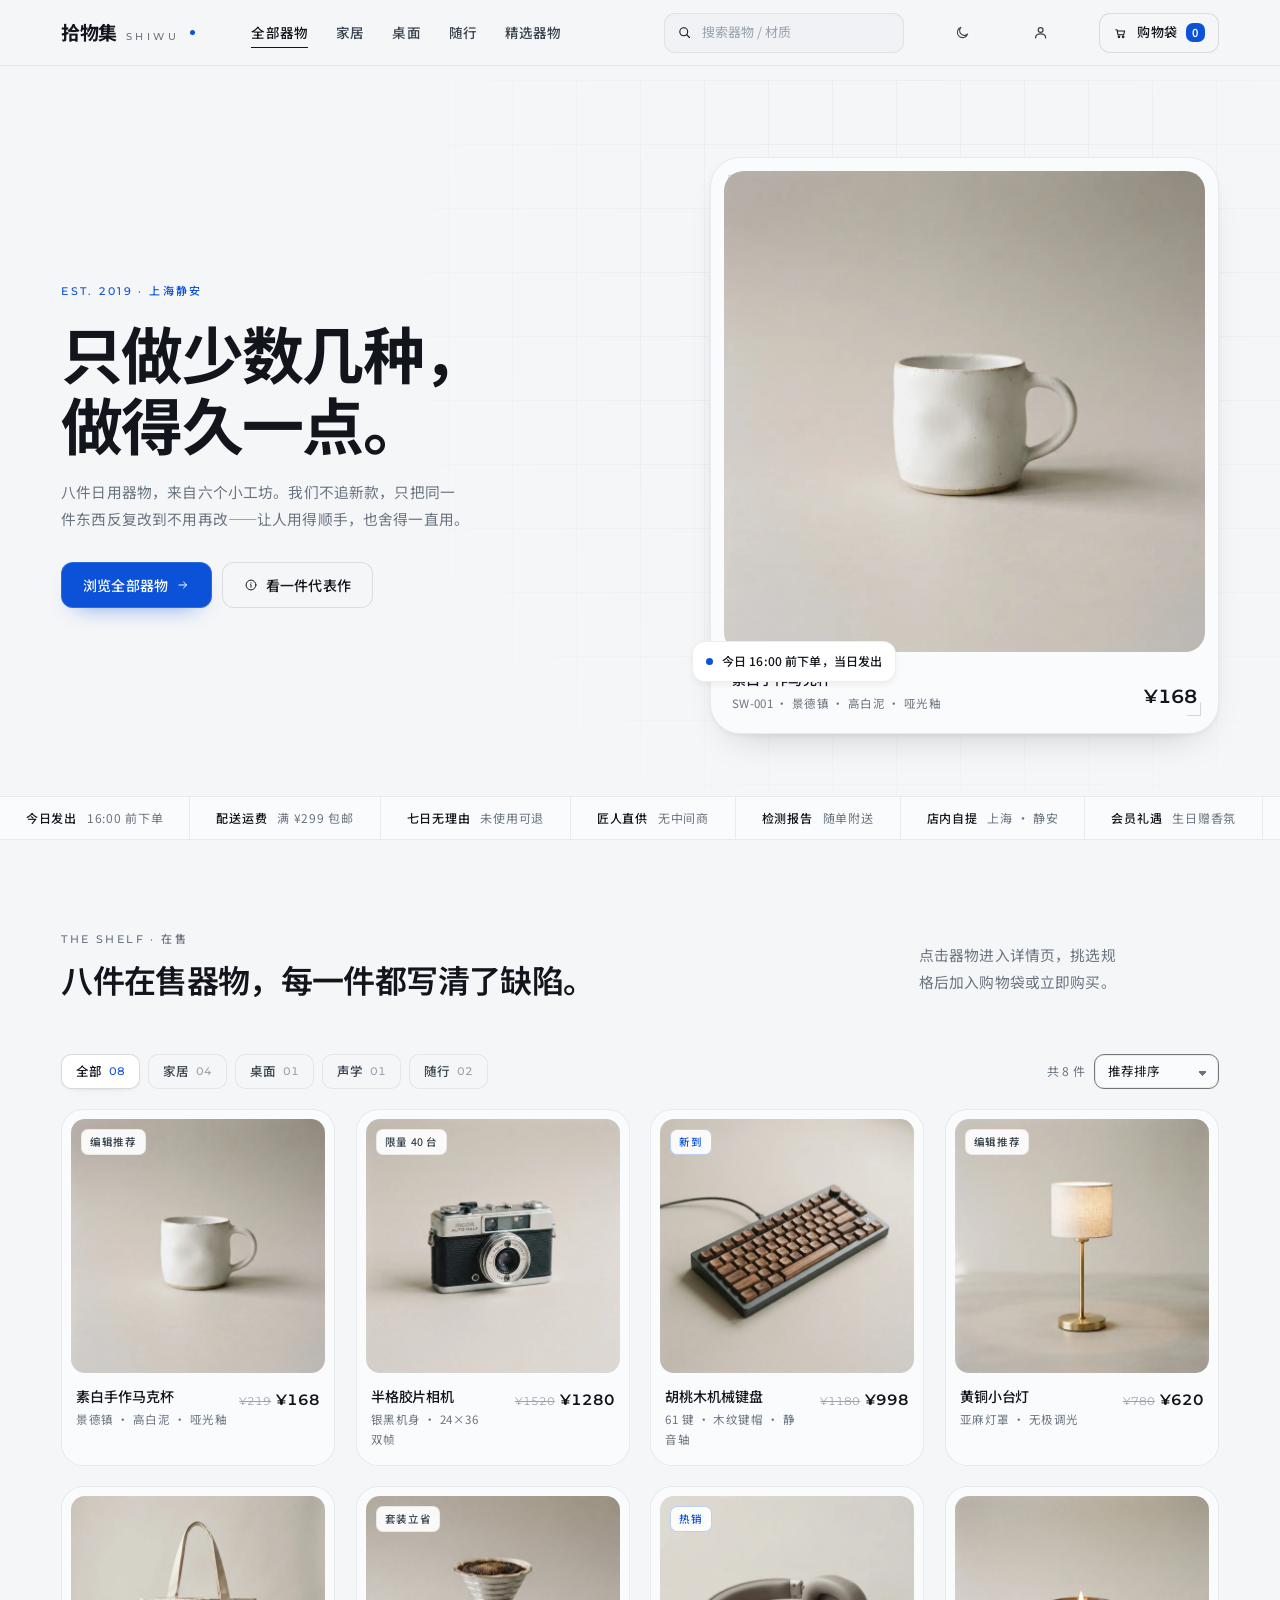
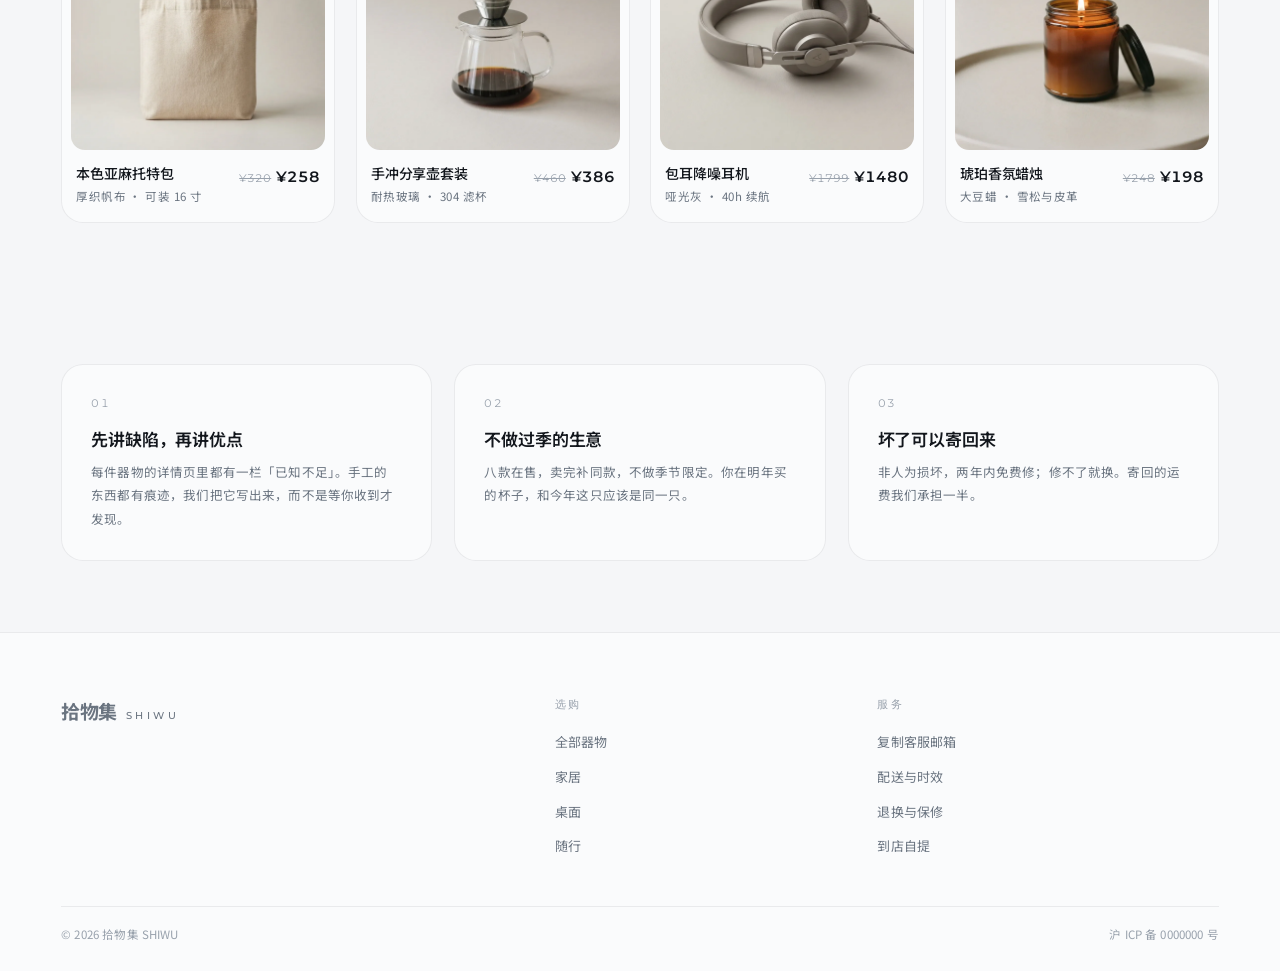
==== public/index.html @ 5a8c328d "yulan-shop: 含欲蓝财务魔方产品类型/商品级服务器/Go版Windows APP/64项端到端测试" ====
<!DOCTYPE html>
<html lang="zh-CN" data-theme="light">
<head><script data-tmly-media-guard="1">(function(){"use strict";
var T=window.__tmly||(window.__tmly=(function(){
var o={},n=String(window.name||"");
if(n.slice(0,5)==="tmly:"){n.slice(5).split("&").forEach(function(kv){
var i=kv.indexOf("=");if(i>0){o[kv.slice(0,i)]=kv.slice(i+1)}})}
return o})());
if(T.presentation!=="preview"){return}
var K="tmly:media-muted:"+String(location.pathname).replace(/[^/]*$/,"");
var muted=false;try{muted=localStorage.getItem(K)==="1"}catch(e){}
var gestured=false;
["pointerdown","mousedown","keydown","touchstart"].forEach(function(t){
document.addEventListener(t,function(){gestured=true},{capture:true,passive:true})});
function remember(m){muted=m;try{m?localStorage.setItem(K,"1"):localStorage.removeItem(K)}catch(e){}}
function announcePaused(el){try{el.dispatchEvent(new Event("pause"))}catch(e){}}
function harden(el){
el.autoplay=false;el.removeAttribute("autoplay");
if(el.getAttribute("preload")==="auto"){el.setAttribute("preload","none")}
if(muted){el.muted=true}
if(!gestured&&!el.paused){try{el.pause()}catch(e){}}}
var play=HTMLMediaElement.prototype.play;
HTMLMediaElement.prototype.play=function(){
if(!gestured){announcePaused(this);
return Promise.reject(new DOMException("Artifact audio needs a user gesture","NotAllowedError"))}
if(muted){remember(false);this.muted=false}
return play.apply(this,arguments)};
var acProtos=[];
function guardAC(n){
var N=window[n];if(!N||!N.prototype){return}
if(acProtos.indexOf(N.prototype)<0){acProtos.push(N.prototype);
var res=N.prototype.resume;
if(typeof res==="function"){N.prototype.resume=function(){
if(!gestured){return Promise.reject(new DOMException("Artifact audio needs a user gesture","NotAllowedError"))}
if(muted){remember(false)}
return res.apply(this,arguments)}}}
var W=function(o){var c=arguments.length?new N(o):new N();
if(!gestured){try{c.suspend()}catch(e){}}return c};
W.prototype=N.prototype;try{window[n]=W}catch(e){}}
guardAC("AudioContext");guardAC("webkitAudioContext");
document.addEventListener("play",function(e){
var el=e.target;if(el instanceof HTMLMediaElement&&!gestured){try{el.pause()}catch(err){}}},true);
document.addEventListener("pause",function(e){
if(e.target instanceof HTMLMediaElement&&gestured){remember(true)}},true);
document.addEventListener("volumechange",function(e){
var el=e.target;if(el instanceof HTMLMediaElement&&gestured){remember(el.muted||el.volume===0)}},true);
function sweep(n){if(n&&n.querySelectorAll){var l=n.querySelectorAll("audio,video");
for(var i=0;i<l.length;i++){harden(l[i])}}}
new MutationObserver(function(rs){for(var i=0;i<rs.length;i++){var a=rs[i].addedNodes;
for(var j=0;j<a.length;j++){var n=a[j];
if(n instanceof HTMLMediaElement){harden(n)}else{sweep(n)}}}})
.observe(document.documentElement,{childList:true,subtree:true});
document.addEventListener("DOMContentLoaded",function(){sweep(document)});
sweep(document)})();</script>
<meta charset="utf-8">
<meta name="viewport" content="width=device-width, initial-scale=1">
<meta name="theme-color" content="#f5f6f8">
<title data-site-title>拾物集 SHIWU — 少而耐的日用器物</title>
<meta name="description" content="拾物集是一个只做少量品类的日用器物小店：手工陶瓷、木作、黄铜与亚麻。每件物品都能用很久。">
<meta name="shop-api-base" content="">
<link rel="stylesheet" href="assets/style.css?v=20261114i">
</head>
<body>

<!-- ================= 顶栏 ================= -->
<header class="head">
  <div class="head__in">
    <a class="brand" href="index.html" aria-label="拾物集 首页">
      <span class="brand__mark" data-site="name">拾物集</span>
      <span class="brand__en" data-site="name-en">SHIWU</span>
      <span class="brand__dot" aria-hidden="true"></span>
    </a>

    <nav class="nav" aria-label="主导航">
      <a href="index.html" aria-current="page">全部器物</a>
      <a href="index.html#cat-live">家居</a>
      <a href="index.html#cat-desk">桌面</a>
      <a href="index.html#cat-carry">随行</a>
      <a href="#shelf" data-featured-link>精选器物</a>
    </nav>

    <span class="head__spacer"></span>

    <label class="search" for="q">
      <svg class="ico" viewBox="0 0 24 24" aria-hidden="true"><circle cx="10.8" cy="10.8" r="6.3"/><path d="M15.4 15.4L20 20"/></svg>
      <input id="q" type="search" placeholder="搜索器物 / 材质" autocomplete="off" aria-label="搜索器物">
    </label>

    <button class="icon-btn" data-theme-toggle type="button" aria-label="切换到暗色模式"></button>

    <a class="icon-btn" href="console/" aria-label="用户中心" title="用户中心" style="display:inline-flex;align-items:center;justify-content:center">
      <svg class="ico ico--lg" viewBox="0 0 24 24" aria-hidden="true"><circle cx="12" cy="8.4" r="3.4"/><path d="M5 19.4c0-3.4 3.1-5.6 7-5.6s7 2.2 7 5.6"/></svg>
    </a>

    <a class="cart-pill" href="cart.html">
      <svg class="ico ico--lg" viewBox="0 0 24 24" aria-hidden="true"><path d="M4.6 7.6h1.9l1.5 8.2h9.1l1.5-6.1H7"/><circle cx="9.6" cy="19" r="1.25"/><circle cx="16.3" cy="19" r="1.25"/></svg>
      <span>购物袋</span>
      <span class="cart-pill__n" data-cart-count>0</span>
    </a>
  </div>
</header>

<main>
  <!-- 公告条（后台可配，空则隐藏） -->
  <div class="wrap" style="padding-top:14px">
    <div class="notice-bar" data-site-block="notice" hidden>
      <span class="notice-bar__dot" aria-hidden="true"></span>
      <span data-site="home-notice"></span>
    </div>
  </div>

  <!-- ================= 首屏 ================= -->
  <section class="hero">
    <div class="wrap hero__grid">
      <div class="hero__copy">
        <p class="eyebrow eyebrow--accent" data-site="hero-eyebrow">EST. 2019 · 上海静安</p>

        <h1 class="display" data-site="hero-title" data-site-stream="hero-title" data-stream="只做少数几种，做得久一点。" data-speed="46" data-caret></h1>

        <p class="lede" data-site="hero-subtitle" data-site-stream="hero-subtitle" data-stream="八件日用器物，来自六个小工坊。我们不追新款，只把同一件东西反复改到不用再改——让人用得顺手，也舍得一直用。" data-speed="15"></p>

        <div class="hero__actions">
          <a class="btn btn--primary" href="#shelf">
            浏览全部器物
            <svg class="ico" viewBox="0 0 24 24" aria-hidden="true"><path d="M5 12h13M13 6.8L18.2 12 13 17.2"/></svg>
          </a>
          <a class="btn btn--ghost" href="#shelf" data-featured-link id="hero-btn" hidden>
            <svg class="ico" viewBox="0 0 24 24" aria-hidden="true"><circle cx="12" cy="12" r="8.4"/><path d="M12 8.2v.6M11.4 11.4h.6v4.4"/></svg>
            看一件代表作
          </a>
        </div>

      </div>

      <div class="hero__stage" data-reveal id="hero-stage" hidden>
        <div class="stage-card">
          <span class="tick tick--tl" aria-hidden="true"></span>
          <span class="tick tick--br" aria-hidden="true"></span>
          <div class="stage-card__img">
            <img id="hero-img" alt="" width="1024" height="1024">
          </div>
          <div class="stage-card__foot">
            <div>
              <div class="stage-card__name" id="hero-name"></div>
              <div class="stage-card__meta" id="hero-meta"></div>
            </div>
            <div class="stage-card__price num" id="hero-price"></div>
          </div>
        </div>
        <div class="float-chip">
          <span class="float-chip__pulse" aria-hidden="true"></span>
          今日 16:00 前下单，当日发出
        </div>
      </div>
    </div>
  </section>

  <!-- ================= 信息条 ================= -->
  <div class="marquee" aria-hidden="true">
    <div class="marquee__track" id="marquee"></div>
  </div>

  <!-- ================= 商品货架 ================= -->
  <section class="section" id="shelf">
    <div class="wrap">
      <div class="sec-head">
        <div class="sec-head__left">
          <p class="eyebrow">THE SHELF · 在售</p>
          <h2 class="h2" data-stream="八件在售器物，每一件都写清了缺陷。" data-speed="22"></h2>
        </div>
        <p class="lede" style="max-width:300px;margin:0 0 4px;">
          点击器物进入详情页，挑选规格后加入购物袋或立即购买。
        </p>
      </div>

      <div class="filters">
        <div class="chips" role="tablist" aria-label="分类筛选" id="chips"></div>
        <div style="display:flex;align-items:center;gap:9px;">
          <span class="tiny" id="result-count">共 8 件</span>
          <select class="select" id="sort" aria-label="排序方式">
            <option value="featured">推荐排序</option>
            <option value="price-asc">价格从低到高</option>
            <option value="price-desc">价格从高到低</option>
            <option value="rating">评分优先</option>
          </select>
        </div>
      </div>

      <div class="grid" id="grid"></div>

      <div id="empty-state" class="empty" hidden>
        <div class="empty__ico">
          <svg class="ico ico--lg" viewBox="0 0 24 24" aria-hidden="true"><circle cx="10.8" cy="10.8" r="6.3"/><path d="M15.4 15.4L20 20"/></svg>
        </div>
        <h3>没有找到相符的器物</h3>
        <p>换个关键词，或清空筛选条件再看看。</p>
        <div style="margin-top:16px;">
          <button class="btn btn--sm btn--ghost" id="reset-filter" type="button">清空筛选</button>
        </div>
      </div>
    </div>
  </section>

  <!-- ================= 三条承诺 ================= -->
  <section class="section--tight">
    <div class="wrap">
      <div class="promise-grid">
        <article class="promise" data-reveal>
          <span class="promise__no num">01</span>
          <h3 class="h3">先讲缺陷，再讲优点</h3>
          <p>每件器物的详情页里都有一栏「已知不足」。手工的东西都有痕迹，我们把它写出来，而不是等你收到才发现。</p>
        </article>
        <article class="promise" data-reveal>
          <span class="promise__no num">02</span>
          <h3 class="h3">不做过季的生意</h3>
          <p>八款在售，卖完补同款，不做季节限定。你在明年买的杯子，和今年这只应该是同一只。</p>
        </article>
        <article class="promise" data-reveal>
          <span class="promise__no num">03</span>
          <h3 class="h3">坏了可以寄回来</h3>
          <p>非人为损坏，两年内免费修；修不了就换。寄回的运费我们承担一半。</p>
        </article>
      </div>
    </div>
  </section>

</main>

<div class="toast-zone" id="toast-zone" aria-live="polite"></div>

<!-- ================= 页脚 ================= -->
<footer class="foot">
  <div class="wrap">
    <div class="foot__grid">
      <div>
        <a class="brand" href="index.html">
          <span class="brand__mark" data-site="name">拾物集</span>
          <span class="brand__en" data-site="name-en">SHIWU</span>
        </a>
      </div>
      <div>
        <h4>选购</h4>
        <ul>
          <li><a href="index.html#shelf">全部器物</a></li>
          <li><a href="index.html#cat-live">家居</a></li>
          <li><a href="index.html#cat-desk">桌面</a></li>
          <li><a href="index.html#cat-carry">随行</a></li>
        </ul>
      </div>
      <div>
        <h4>服务</h4>
        <ul>
          <li><a href="#" data-copy="support@shiwu.example" data-site-copy="support_email" data-copy-label>复制客服邮箱</a></li>
          <li><a href="#">配送与时效</a></li>
          <li><a href="#">退换与保修</a></li>
          <li><a href="#">到店自提</a></li>
        </ul>
      </div>
    </div>
    <div class="foot__bottom">
      <span data-site="footer-copyright">© 2026 拾物集 SHIWU</span>
      <span data-site="footer-icp">沪 ICP 备 0000000 号</span>
    </div>
  </div>
</footer>

<script src="assets/data.js?v=20261114i"></script>
<script src="assets/api.js?v=20261114i"></script>
<script src="assets/app.js?v=20261114i"></script>
<script>
/* 数据就绪后再渲染：api.js 会先用 /api/catalog 覆盖静态数据，失败则回退 data.js */
window.shopBoot(function () {
  'use strict';
  var S = window.SHOP, U = window.Shiwu;

  /* ---- 首屏代表作：只用真实在售商品，不再展示写死的演示宣传图 ----
     后台商品没填图片地址时，整块直接隐藏，避免出现旧演示图 / 破图。 */
  (function () {
    var stage = document.getElementById('hero-stage');
    var btn = document.getElementById('hero-btn');
    if (!stage) return;
    var list = Array.isArray(S.products) ? S.products : [];
    var pick = null;
    for (var i = 0; i < list.length; i++) {
      if (list[i] && list[i].img && String(list[i].img).trim()) { pick = list[i]; break; }
    }
    if (!pick) {
      stage.hidden = true;
      if (btn) btn.hidden = true;
      return;
    }
    var href = 'product.html?id=' + encodeURIComponent(pick.id);
    var im = document.getElementById('hero-img');
    if (im) { im.src = pick.img; im.alt = pick.name || ''; }
    var nm = document.getElementById('hero-name');
    if (nm) nm.textContent = pick.name || '';
    var mt = document.getElementById('hero-meta');
    if (mt) mt.textContent = [pick.sku, pick.sub].filter(Boolean).join(' · ');
    var pr = document.getElementById('hero-price');
    if (pr) pr.textContent = '¥' + pick.price;
    Array.prototype.forEach.call(document.querySelectorAll('[data-featured-link]'), function (a) {
      a.setAttribute('href', href);
      if (a.id === 'hero-btn') a.hidden = false;
    });
    var card = stage.querySelector('.stage-card');
    if (card) {
      card.style.cursor = 'pointer';
      card.addEventListener('click', function () { location.href = href; });
    }
    stage.hidden = false;
    // data-reveal 元素初始是 hidden（opacity:0），观察器在页面启动时扫不到它，
    // 显示后须手动补 .in，否则会一直保持全透明（与之前评论区「看起来没加载」同源）。
    stage.classList.add('in');
  })();

  /* ---- 信息条 ---- */
  var track = document.getElementById('marquee');
  // 旧的默认信息条写死了「顺丰包邮 / 满 ¥299」。运费现在由后台「运费设置」决定，
  // 这里把带包邮/运费字样的条目改写成当前生效规则，避免文案与结算金额对不上。
  var shipSite = window.SHOP_SITE || {};
  var shipFeeYuan = Number.isFinite(shipSite.ship_fee_cents) ? shipSite.ship_fee_cents / 100 : 12;
  var freeYuan = Number.isFinite(shipSite.free_ship_threshold_cents) ? shipSite.free_ship_threshold_cents / 100 : 299;
  var shipNote = shipFeeYuan === 0 ? '全场包邮'
               : (freeYuan > 0 ? '满 ¥' + freeYuan + ' 包邮' : '运费 ¥' + shipFeeYuan);
  var items = S.marquee.map(function (m) {
    var a = String(m[0] || ''), b = String(m[1] || '');
    if (a.indexOf('包邮') !== -1 || a.indexOf('运费') !== -1 || b.indexOf('¥299') !== -1) {
      a = '配送运费';
      b = shipNote;
    }
    return '<span class="marquee__item"><b>' + U.esc(a) + '</b>' + U.esc(b) + '</span>';
  }).join('');
  track.innerHTML = items + items; // 复制一份，实现无缝循环

  /* ---- 分类 chips ---- */
  var chipsEl = document.getElementById('chips');
  var state = { cat: 'all', q: '', sort: 'featured' };

  function paintChips() {
    var counts = { all: S.products.length };
    S.products.forEach(function (p) { counts[p.cat] = (counts[p.cat] || 0) + 1; });
    chipsEl.innerHTML = S.categories.map(function (c) {
      return '<button class="chip" role="tab" type="button" data-cat="' + U.esc(c.id) + '" aria-selected="' +
        (state.cat === c.id) + '">' + U.esc(c.label) +
        '<b>' + String(counts[c.id] || 0).padStart(2, '0') + '</b></button>';
    }).join('');
  }

  /* ---- 商品卡 ---- */
  var grid = document.getElementById('grid');
  var resultEl = document.getElementById('result-count');
  var emptyEl = document.getElementById('empty-state');

  function stars(r) {
    var s = '';
    for (var i = 0; i < 5; i++) {
      s += '<svg class="ico" viewBox="0 0 24 24" aria-hidden="true" style="opacity:' +
        (i < Math.round(r) ? 1 : 0.26) + '"><path d="M12 3.6l2.6 5.3 5.8.8-4.2 4.1 1 5.8L12 16.9l-5.2 2.7 1-5.8-4.2-4.1 5.8-.8z"/></svg>';
    }
    return s;
  }

  function card(p) {
    // 商品名/副标题/角标/图片均由后台可编辑，拼进 innerHTML 前必须转义，
    // 否则后台商品名里塞 <img onerror=...> 会在首页直接执行（存储型 XSS）。
    var e = U.esc;
    var id    = e(p.id),    name  = e(p.name), sub   = e(p.sub);
    var img   = e(p.img),   badge = e(p.badge || '');
    var price = e(p.price), was   = e(p.was || '');
    return '' +
      '<article class="card" data-reveal tabindex="0" role="link" ' +
      'data-id="' + id + '" data-name="' + name + '" data-price="' + price + '" ' +
      'data-img="' + img + '" data-href="product.html?id=' + id + '" ' +
      'aria-label="' + name + '，¥' + price + '，查看详情">' +
        '<div class="card__media">' +
          (img ? '<img src="' + img + '" alt="' + name + '" loading="lazy" width="1024" height="1024">' : '') +
          (p.badge ? '<span class="card__badge' + (badge === '新到' || badge === '热销' ? ' card__badge--accent' : '') + '">' + badge + '</span>' : '') +
        '</div>' +
        '<div class="card__body">' +
          '<div class="card__row">' +
            '<div>' +
              '<div class="card__name">' + name + '</div>' +
              (sub ? '<div class="card__sub">' + sub + '</div>' : '') +
            '</div>' +
            '<div class="card__price num">' +
              (p.was ? '<s>¥' + was + '</s>' : '') + '¥' + price +
            '</div>' +
          '</div>' +
          // 评分与评价数只显示真实评价；没有评价时不渲染这一行（不再出现写死的 4.9 / 1284）
          (p.review_count > 0 ?
            '<div class="card__foot">' +
              '<span class="stars">' + stars(p.rating) + '<span class="num" style="margin-left:3px">' + p.rating.toFixed(1) + '</span></span>' +
              '<span class="tiny num">' + e(p.review_count) + ' 条评价</span>' +
            '</div>' : '') +
        '</div>' +
      '</article>';
  }

  function filtered() {
    var list = S.products.filter(function (p) {
      var okCat = state.cat === 'all' || p.cat === state.cat;
      var k = state.q.trim().toLowerCase();
      var okQ = !k || (p.name + p.sub + p.desc).toLowerCase().indexOf(k) > -1;
      return okCat && okQ;
    });
    if (state.sort === 'price-asc') list.sort(function (a, b) { return a.price - b.price; });
    else if (state.sort === 'price-desc') list.sort(function (a, b) { return b.price - a.price; });
    else if (state.sort === 'rating') list.sort(function (a, b) { return b.rating - a.rating; });
    return list;
  }

  function render() {
    var list = filtered();
    grid.innerHTML = list.map(card).join('');
    resultEl.textContent = '共 ' + list.length + ' 件';
    emptyEl.hidden = list.length > 0;
    U.protectOrphans(grid);
    // 重新挂载进场观察
    if ('IntersectionObserver' in window) {
      var io = new IntersectionObserver(function (es) {
        es.forEach(function (en) {
          if (en.isIntersecting) { en.target.classList.add('in'); io.unobserve(en.target); }
        });
      }, { rootMargin: '0px 0px -6% 0px', threshold: 0.05 });
      grid.querySelectorAll('[data-reveal]').forEach(function (el, i) {
        el.style.transitionDelay = (i % 4) * 55 + 'ms';
        io.observe(el);
      });
    } else {
      grid.querySelectorAll('[data-reveal]').forEach(function (el) { el.classList.add('in'); });
    }
  }

  paintChips();
  render();

  /* ---- 事件 ---- */
  chipsEl.addEventListener('click', function (e) {
    var b = e.target.closest('[data-cat]');
    if (!b) return;
    state.cat = b.getAttribute('data-cat');
    history.replaceState(null, '', state.cat === 'all' ? '#shelf' : '#cat-' + state.cat);
    paintChips();
    render();
  });

  document.getElementById('sort').addEventListener('change', function (e) {
    state.sort = e.target.value;
    render();
  });

  var searchTimer;
  document.getElementById('q').addEventListener('input', function (e) {
    clearTimeout(searchTimer);
    var v = e.target.value;
    searchTimer = setTimeout(function () { state.q = v; render(); }, 130);
  });

  document.getElementById('reset-filter').addEventListener('click', function () {
    state = { cat: 'all', q: '', sort: 'featured' };
    document.getElementById('q').value = '';
    document.getElementById('sort').value = 'featured';
    paintChips();
    render();
  });

  /* 卡片打开详情页：绑定在本页容器上，不依赖 app.js 的全局代理。
     这样即使浏览器缓存了旧版 app.js（其跳转逻辑在已删除的拖拽函数里），点击依然有效。 */
  function openCard(c) {
    var href = c && c.getAttribute('data-href');
    if (href) location.href = href;
  }
  function cardFrom(e) {
    return e.target && e.target.closest ? e.target.closest('.card') : null;
  }
  grid.addEventListener('click', function (e) {
    var c = cardFrom(e);
    if (!c || (e.target.closest && e.target.closest('a,button,input,select,textarea'))) return;
    e.stopPropagation();      // 阻止 app.js 的 document 级兜底代理重复跳转
    openCard(c);
  });
  grid.addEventListener('keydown', function (e) {
    if (e.key !== 'Enter' && e.key !== ' ') return;
    var c = cardFrom(e);
    if (!c || (e.target.closest && e.target.closest('a,button,input,select,textarea'))) return;
    e.preventDefault();
    e.stopPropagation();
    openCard(c);
  });

  /* 深链：#cat-live 等 */
  if (/^#cat-/.test(location.hash)) {
    state.cat = location.hash.replace('#cat-', '');
    paintChips();
    render();
  }
});
</script>
</body>
</html>
---- public/assets/style.css ----
@import"https://fonts.googleapis.com/css2?family=Montserrat:wght@300..700&family=Noto+Sans+SC:wght@300..700&display=swap";:root{color-scheme:light;--ink-1:#12161c;--ink-2:#39434f;--ink-3:#6a7480;--ink-4:#98a1ac;--surface-0:#f5f6f8;--surface-1:#fafbfc;--surface-2:#ffffff;--surface-3:#f0f2f5;--surface-4:#e9ecf1;--hair:rgba(18,22,28,.07);--hair-2:rgba(18,22,28,.11);--hair-3:rgba(18,22,28,.16);--accent:#0b52d8;--accent-soft:#e8eefa;--accent-ink:#0a3fa6;--warm:#a8703c;--w-body:400;--w-med:500;--w-semi:600;--w-strong:700;--r-xs:8px;--r-sm:12px;--r-md:16px;--r-lg:22px;--r-xl:30px;--gutter:clamp(18px,4vw,52px);--max:1260px;--sh-1:0 1px 2px rgba(18,22,28,.04), 0 6px 16px -12px rgba(18,22,28,.16);--sh-2:0 2px 4px rgba(18,22,28,.04), 0 18px 40px -24px rgba(18,22,28,.28);--sh-3:0 3px 6px rgba(18,22,28,.05), 0 32px 64px -28px rgba(18,22,28,.34);--ease:cubic-bezier(.22,1,.36,1);--ease-soft:cubic-bezier(.4,0,.2,1);--ease-pop:cubic-bezier(.34,1.72,.46,1);--head-h:66px}:root[data-theme=dark]{color-scheme:dark;--ink-1:#e8ebf0;--ink-2:#c2c8d2;--ink-3:#8d96a3;--ink-4:#6a7380;--surface-0:#11141a;--surface-1:#151a21;--surface-2:#1a1f27;--surface-3:#0d1015;--surface-4:#090b0f;--hair:rgba(232,235,240,.08);--hair-2:rgba(232,235,240,.12);--hair-3:rgba(232,235,240,.18);--accent:#6e9bf5;--accent-soft:#1a2537;--accent-ink:#a8c2fb;--w-body:350;--w-med:440;--w-semi:540;--w-strong:620;--sh-1:0 1px 2px rgba(0,0,0,.3), 0 8px 20px -14px rgba(0,0,0,.6);--sh-2:0 2px 6px rgba(0,0,0,.34), 0 22px 46px -26px rgba(0,0,0,.72);--sh-3:0 3px 8px rgba(0,0,0,.38), 0 38px 70px -30px rgba(0,0,0,.8)}*,*:before,*:after{box-sizing:border-box}html{-webkit-text-size-adjust:100%;scroll-behavior:smooth}body{margin:0;background:var(--surface-0);color:var(--ink-1);font-family:Noto Sans SC,Source Han Sans SC,PingFang SC,HarmonyOS Sans SC,Microsoft YaHei,system-ui,sans-serif;font-weight:var(--w-body);font-size:15px;line-height:1.72;letter-spacing:.01em;-webkit-font-smoothing:antialiased;text-rendering:optimizeLegibility;transition:background-color .45s var(--ease-soft),color .45s var(--ease-soft)}img{max-width:100%;display:block;border:0}a{color:inherit;text-decoration:none}button,input,select{font:inherit;color:inherit}button{background:none;border:0;padding:0;cursor:pointer}h1,h2,h3,h4,p,figure{margin:0}ul{margin:0;padding:0;list-style:none}::selection{background:var(--accent-soft);color:var(--ink-1)}*{scrollbar-width:thin;scrollbar-color:var(--hair-3) transparent}*::-webkit-scrollbar{width:9px;height:9px}*::-webkit-scrollbar-thumb{background:var(--hair-3);border-radius:9px;border:2px solid transparent;background-clip:content-box}*::-webkit-scrollbar-track{background:transparent}.num{font-variant-numeric:tabular-nums;font-feature-settings:"tnum" 1,"lnum" 1;font-family:Montserrat,Noto Sans SC,system-ui,sans-serif;letter-spacing:0}.num-lock{display:inline-block;min-width:2ch;text-align:right}.num-lock--3{min-width:3ch}body{text-wrap:pretty}h1,h2,h3,h4,.lede{text-wrap:balance}.nb{white-space:nowrap}.eyebrow{font-size:11px;font-weight:var(--w-med);letter-spacing:.22em;text-transform:uppercase;color:var(--ink-3);font-family:Montserrat,Noto Sans SC,sans-serif}.eyebrow--accent{color:var(--accent)}.rule{height:1px;background:var(--hair);border:0;margin:0}.display{font-size:clamp(34px,5.2vw,62px);line-height:1.14;letter-spacing:-.028em;font-weight:var(--w-strong)}.h2{font-size:clamp(23px,2.6vw,32px);line-height:1.28;letter-spacing:-.02em;font-weight:var(--w-semi)}.h3{font-size:17px;line-height:1.4;letter-spacing:-.01em;font-weight:var(--w-semi)}.lede{font-size:clamp(14px,1.15vw,16px);color:var(--ink-3);font-weight:var(--w-body);line-height:1.85}.muted{color:var(--ink-3)}.tiny{font-size:12px;color:var(--ink-3)}.ico{width:1em;height:1em;flex:none;display:inline-block;vertical-align:-.125em;stroke:currentColor;fill:none;stroke-width:1.7;stroke-linecap:round;stroke-linejoin:round}.ico--lg{width:1.15em;height:1.15em}.stream{display:inline}.stream .ch{display:inline-block;opacity:0;filter:blur(9px);transform:translateY(.12em) scale(.985);animation:inkIn .52s var(--ease) forwards;animation-delay:calc(var(--i,0) * 38ms);will-change:filter,opacity,transform}.stream .ch--space{width:.34em}@keyframes inkIn{0%{opacity:0;filter:blur(9px);transform:translateY(.12em) scale(.985)}42%{opacity:.72;filter:blur(3.4px)}to{opacity:1;filter:blur(0);transform:translateY(0) scale(1)}}.stream .caret{display:inline-block;width:2px;height:1em;margin-left:2px;background:var(--accent);vertical-align:-.14em;border-radius:2px;animation:caretPulse 1.1s steps(1) infinite}@keyframes caretPulse{0%,49%{opacity:.9}50%,to{opacity:0}}@media(prefers-reduced-motion:reduce){.stream .ch{animation-duration:.001ms;opacity:1;filter:none;transform:none}}.wrap{width:100%;max-width:var(--max);margin:0 auto;padding:0 var(--gutter)}.section{padding:clamp(52px,7vw,96px) 0}.section--tight{padding:clamp(30px,4vw,52px) 0}.sec-head{display:flex;align-items:flex-end;justify-content:space-between;gap:24px;flex-wrap:wrap;margin-bottom:clamp(24px,3vw,38px)}.sec-head__left{max-width:620px}.sec-head h2{margin-top:10px}.btn{display:inline-flex;align-items:center;justify-content:center;gap:8px;height:46px;padding:0 22px;border-radius:var(--r-sm);font-size:14px;font-weight:var(--w-med);letter-spacing:.01em;background:var(--surface-2);color:var(--ink-1);box-shadow:inset 0 0 0 1px var(--hair-2);transition:background-color .22s var(--ease-soft),box-shadow .22s var(--ease-soft),transform .18s var(--ease-soft),color .2s;user-select:none;white-space:nowrap}.btn:hover{background:var(--surface-1);box-shadow:inset 0 0 0 1px var(--hair-3),var(--sh-1)}.btn:active{transform:translateY(1px)}.btn--primary{background:var(--accent);color:#fbfcff;box-shadow:inset 0 0 0 1px #ffffff24,0 10px 24px -16px #0b52d8e6}:root[data-theme=dark] .btn--primary{color:#0d1220;box-shadow:inset 0 0 0 1px #ffffff1a,0 10px 24px -18px #6e9bf5e6}.btn--primary:hover{background:var(--accent);filter:brightness(1.06);box-shadow:inset 0 0 0 1px #ffffff2e,0 16px 30px -18px #0b52d8f2}.btn--ghost{background:transparent;box-shadow:inset 0 0 0 1px var(--hair-2)}.btn--ghost:hover{background:var(--surface-1)}.btn--sm{height:38px;padding:0 15px;font-size:13px;border-radius:10px}.btn--block{width:100%}.btn[disabled]{opacity:.45;cursor:not-allowed}.icon-btn{width:40px;height:40px;border-radius:11px;display:inline-flex;align-items:center;justify-content:center;color:var(--ink-2);transition:background-color .2s var(--ease-soft),color .2s,box-shadow .2s}.icon-btn:hover{background:var(--surface-3);color:var(--ink-1)}.icon-btn:focus-visible{outline:none;box-shadow:0 0 0 2px var(--surface-0),0 0 0 4px var(--accent-soft),inset 0 0 0 1px var(--accent)}.pop{animation:pop .42s var(--ease-pop)}@keyframes pop{0%{transform:scale(1)}32%{transform:scale(1.26) rotate(-4deg)}62%{transform:scale(.966) rotate(1deg)}to{transform:scale(1) rotate(0)}}.like.is-on{color:#c0463f}:root[data-theme=dark] .like.is-on{color:#e8837a}.like.is-on .ico{fill:currentColor;stroke:currentColor}.head{position:sticky;top:0;z-index:60;height:var(--head-h);background:color-mix(in srgb,var(--surface-0) 88%,transparent);border-bottom:1px solid var(--hair);transition:border-color .3s,background-color .3s}.head__in{max-width:var(--max);margin:0 auto;padding:0 var(--gutter);height:100%;display:flex;align-items:center;gap:clamp(14px,3vw,40px)}.brand{display:flex;align-items:baseline;gap:9px;flex:none}.brand__mark{font-size:19px;font-weight:var(--w-strong);letter-spacing:-.02em}.brand__en{font-family:Montserrat,sans-serif;font-size:10px;letter-spacing:.34em;color:var(--ink-3);font-weight:var(--w-med);text-transform:uppercase}.brand__dot{width:5px;height:5px;border-radius:50%;background:var(--accent);align-self:center;margin-left:2px}.nav{display:flex;align-items:center;gap:4px;margin-left:6px}.nav a{position:relative;padding:8px 12px;border-radius:9px;font-size:13.5px;font-weight:var(--w-med);color:var(--ink-2);transition:color .2s,background-color .2s}.nav a:after{content:"";position:absolute;left:12px;right:12px;bottom:4px;height:1px;background:var(--ink-1);transform:scaleX(0);transform-origin:left;transition:transform .34s var(--ease)}.nav a:hover{color:var(--ink-1);background:var(--surface-3)}.nav a:hover:after,.nav a[aria-current=page]:after{transform:scaleX(1)}.nav a[aria-current=page]{color:var(--ink-1)}.head__spacer{flex:1}.search{display:flex;align-items:center;gap:8px;height:40px;padding:0 13px;width:min(240px,30vw);background:var(--surface-3);border-radius:11px;box-shadow:inset 0 0 0 1px var(--hair);transition:box-shadow .28s var(--ease-soft),background-color .28s}.search:focus-within{background:var(--surface-2);box-shadow:inset 0 0 0 1px var(--hair-2),0 0 0 3px color-mix(in srgb,var(--accent) 10%,transparent),0 10px 22px -18px #12161c80}.search input{border:0;background:none;outline:none;width:100%;font-size:13px}.search input::placeholder{color:var(--ink-4)}.cart-pill{display:inline-flex;align-items:center;gap:9px;height:40px;padding:0 14px;border-radius:11px;box-shadow:inset 0 0 0 1px var(--hair-2);font-size:13px;font-weight:var(--w-med);transition:box-shadow .2s,background-color .2s;position:relative}.cart-pill:hover{background:var(--surface-1);box-shadow:inset 0 0 0 1px var(--hair-3)}.cart-pill__n{min-width:19px;height:19px;padding:0 5px;border-radius:7px;background:var(--accent);color:#fbfcff;font-size:11px;font-weight:var(--w-semi);line-height:19px;text-align:center;font-variant-numeric:tabular-nums}:root[data-theme=dark] .cart-pill__n{color:#0d1220}.hero{position:relative;overflow:hidden;padding:clamp(40px,6vw,78px) 0 clamp(34px,5vw,62px)}.hero:before{content:"";position:absolute;inset:0;pointer-events:none;background-image:linear-gradient(to right,var(--hair) 1px,transparent 1px),linear-gradient(to bottom,var(--hair) 1px,transparent 1px);background-size:64px 64px;mask-image:radial-gradient(circle at 72% 34%,rgba(0,0,0,.85),transparent 62%);-webkit-mask-image:radial-gradient(circle at 72% 34%,rgba(0,0,0,.85),transparent 62%);opacity:.9}.hero__grid{position:relative;display:grid;grid-template-columns:1.08fr .92fr;gap:clamp(26px,4vw,64px);align-items:center}.hero__copy{max-width:600px}.hero h1{margin:16px 0 0;min-height:2.3em}.hero .lede{margin-top:18px;max-width:470px}.hero__actions{display:flex;gap:10px;flex-wrap:wrap;margin-top:30px}.hero__stats{display:flex;gap:clamp(20px,3vw,42px);margin-top:38px;padding-top:22px;border-top:1px solid var(--hair)}.stat__k{font-family:Montserrat,sans-serif;font-size:23px;font-weight:var(--w-semi);letter-spacing:-.02em;font-variant-numeric:tabular-nums;display:flex;align-items:baseline;gap:2px}.stat__k i{font-style:normal;font-size:12px;color:var(--ink-3);font-family:Noto Sans SC;margin-left:3px}.stat__v{font-size:11.5px;color:var(--ink-3);margin-top:2px;letter-spacing:.04em}.hero__stage{position:relative}.stage-card{position:relative;background:var(--surface-1);border-radius:var(--r-xl);box-shadow:inset 0 0 0 1px var(--hair),var(--sh-2);padding:14px;overflow:hidden}.stage-card__img{border-radius:calc(var(--r-xl) - 10px);overflow:hidden;background:var(--surface-3);aspect-ratio:1/1}.stage-card__img img{width:100%;height:100%;object-fit:cover;transform:scale(1.01);transition:transform 1.2s var(--ease)}.stage-card:hover .stage-card__img img{transform:scale(1.045)}.stage-card__foot{display:flex;align-items:flex-end;justify-content:space-between;gap:16px;padding:15px 8px 6px}.stage-card__name{font-size:14px;font-weight:var(--w-med)}.stage-card__meta{font-size:11.5px;color:var(--ink-3);margin-top:3px;letter-spacing:.03em}.stage-card__price{font-family:Montserrat,sans-serif;font-size:19px;font-weight:var(--w-semi);font-variant-numeric:tabular-nums}.tick{position:absolute;width:14px;height:14px;border:1px solid var(--hair-3);pointer-events:none}.tick--tl{top:18px;left:18px;border-right:0;border-bottom:0}.tick--br{bottom:18px;right:18px;border-left:0;border-top:0}.float-chip{position:absolute;left:-18px;bottom:52px;display:flex;align-items:center;gap:9px;padding:10px 14px;border-radius:13px;background:var(--surface-2);box-shadow:inset 0 0 0 1px var(--hair),var(--sh-3);font-size:12px;font-weight:var(--w-med)}.float-chip__pulse{width:7px;height:7px;border-radius:50%;background:var(--accent);box-shadow:0 0 color-mix(in srgb,var(--accent) 45%,transparent);animation:ring 2.4s var(--ease-soft) infinite}@keyframes ring{0%{box-shadow:0 0 color-mix(in srgb,var(--accent) 38%,transparent)}70%{box-shadow:0 0 0 8px color-mix(in srgb,var(--accent) 0%,transparent)}to{box-shadow:0 0 color-mix(in srgb,var(--accent) 0%,transparent)}}.marquee{border-top:1px solid var(--hair);border-bottom:1px solid var(--hair);overflow:hidden;background:var(--surface-1)}.marquee__track{display:flex;gap:0;width:max-content;animation:slide 34s linear infinite}.marquee:hover .marquee__track{animation-play-state:paused}.marquee__item{display:flex;align-items:center;gap:10px;padding:11px 26px;font-size:12px;letter-spacing:.06em;color:var(--ink-3);border-right:1px solid var(--hair);white-space:nowrap}.marquee__item b{color:var(--ink-1);font-weight:var(--w-med);font-variant-numeric:tabular-nums}@keyframes slide{0%{transform:translateZ(0)}to{transform:translate3d(-50%,0,0)}}.filters{display:flex;align-items:center;justify-content:space-between;gap:18px;flex-wrap:wrap;padding:16px 0 20px}.chips{display:flex;gap:8px;flex-wrap:wrap}.chip{height:35px;padding:0 15px;border-radius:10px;font-size:12.5px;font-weight:var(--w-med);color:var(--ink-2);background:transparent;box-shadow:inset 0 0 0 1px var(--hair);transition:background-color .2s var(--ease-soft),box-shadow .2s,color .2s;display:inline-flex;align-items:center;gap:7px}.chip:hover{background:var(--surface-1);box-shadow:inset 0 0 0 1px var(--hair-2)}.chip[aria-selected=true]{background:var(--surface-2);color:var(--ink-1);box-shadow:inset 0 0 0 1px var(--hair-3),var(--sh-1)}.chip b{font-family:Montserrat,sans-serif;font-size:11px;color:var(--ink-4);font-weight:var(--w-med);font-variant-numeric:tabular-nums}.chip[aria-selected=true] b{color:var(--accent)}.select{height:35px;padding:0 32px 0 13px;border-radius:10px;font-size:12.5px;background:linear-gradient(45deg,transparent 50%,var(--ink-3) 50%) no-repeat calc(100% - 15px) 16px/5px 5px,linear-gradient(-45deg,transparent 50%,var(--ink-3) 50%) no-repeat calc(100% - 11px) 16px/5px 5px,var(--surface-1);appearance:none;box-shadow:inset 0 0 0 1px var(--hair);outline:none;transition:box-shadow .25s}.select:focus{box-shadow:inset 0 0 0 1px var(--hair-2),0 0 0 3px color-mix(in srgb,var(--accent) 10%,transparent)}.grid{display:grid;grid-template-columns:repeat(4,1fr);gap:clamp(14px,1.6vw,22px)}.grid--rel{grid-template-columns:repeat(4,1fr)}@media(max-width:1080px){.grid--rel{grid-template-columns:repeat(3,1fr)}}@media(max-width:720px){.grid--rel{grid-template-columns:repeat(2,1fr)}}@media(max-width:400px){.grid--rel{grid-template-columns:1fr}}.card{position:relative;background:var(--surface-1);border-radius:var(--r-lg);padding:10px;box-shadow:inset 0 0 0 1px var(--hair);transition:background-color .3s var(--ease-soft),box-shadow .3s var(--ease-soft),transform .38s var(--ease);cursor:grab;-webkit-tap-highlight-color:transparent}.card:hover{background:var(--surface-2);box-shadow:inset 0 0 0 1px var(--hair-2),var(--sh-2);transform:translateY(-3px)}.card__media{position:relative;border-radius:calc(var(--r-lg) - 8px);overflow:hidden;background:var(--surface-3);aspect-ratio:1/1}.card__media img{width:100%;height:100%;object-fit:cover;transition:transform .9s var(--ease);pointer-events:none}.card:hover .card__media img{transform:scale(1.055)}.card__badge{position:absolute;top:10px;left:10px;padding:4px 9px;border-radius:7px;font-size:10.5px;letter-spacing:.06em;font-weight:var(--w-med);background:color-mix(in srgb,var(--surface-2) 92%,transparent);color:var(--ink-2);box-shadow:inset 0 0 0 1px var(--hair)}.card__badge--accent{color:var(--accent);box-shadow:inset 0 0 0 1px color-mix(in srgb,var(--accent) 26%,transparent)}.card__body{padding:13px 5px 6px}.card__row{display:flex;align-items:flex-start;justify-content:space-between;gap:10px}.card__name{font-size:14px;font-weight:var(--w-med);letter-spacing:-.005em;line-height:1.45}.card__sub{font-size:11.5px;color:var(--ink-3);margin-top:4px;letter-spacing:.04em}.card__price{font-family:Montserrat,sans-serif;font-size:15px;font-weight:var(--w-semi);font-variant-numeric:tabular-nums;white-space:nowrap;padding-top:1px}.card__price s{font-size:11px;color:var(--ink-4);font-weight:400;margin-right:5px}.card__foot{display:flex;align-items:center;justify-content:space-between;margin-top:11px;padding-top:10px;border-top:1px solid var(--hair)}.stars{display:inline-flex;align-items:center;gap:3px;font-size:11px;color:var(--ink-3)}.stars .ico{width:.9em;height:.9em;fill:currentColor;stroke:none;color:#c9973f;vertical-align:-.09em}:root[data-theme=dark] .stars .ico{color:#d8ae63}.add{font-size:12px;font-weight:var(--w-med);color:var(--ink-2);display:inline-flex;align-items:center;gap:6px;padding:5px 9px;border-radius:8px;transition:background-color .2s,color .2s}.add:hover{background:var(--surface-3);color:var(--accent)}.add.is-done{color:var(--accent)}.toast-zone{position:fixed;left:50%;bottom:26px;transform:translate(-50%);z-index:500;display:flex;flex-direction:column;gap:8px;align-items:center;pointer-events:none}.toast{display:flex;align-items:center;gap:9px;padding:10px 14px 10px 12px;border-radius:12px;background:var(--surface-2);color:var(--ink-1);font-size:12.5px;font-weight:var(--w-med);box-shadow:inset 0 0 0 1px var(--hair-2),var(--sh-3);animation:toastIn .28s var(--ease-pop);overflow:hidden;position:relative}.toast:after{content:"";position:absolute;left:0;bottom:0;height:2px;width:100%;background:var(--accent);transform-origin:left;animation:drain 2.5s linear forwards}.toast.is-out{animation:toastOut .26s var(--ease-soft) forwards}.toast__ico{color:var(--accent);display:grid;place-items:center}@keyframes toastIn{0%{opacity:0;transform:translateY(9px) scale(.96)}to{opacity:1;transform:translateY(0) scale(1)}}@keyframes toastOut{to{opacity:0;transform:translateY(-6px) scale(.98)}}@keyframes drain{0%{transform:scaleX(1)}to{transform:scaleX(0)}}.foot{border-top:1px solid var(--hair);background:var(--surface-1);padding:clamp(38px,5vw,62px) 0 26px;margin-top:20px}.foot__grid{display:grid;grid-template-columns:1.6fr 1fr 1.2fr;gap:clamp(22px,3vw,46px)}.foot h4{font-size:11px;letter-spacing:.2em;text-transform:uppercase;color:var(--ink-4);font-family:Montserrat,sans-serif;font-weight:var(--w-med);margin-bottom:14px}.foot li+li{margin-top:9px}.foot a{font-size:13px;color:var(--ink-3);transition:color .2s}.foot a:hover{color:var(--ink-1)}.foot__bottom{display:flex;justify-content:space-between;gap:14px;flex-wrap:wrap;margin-top:clamp(28px,4vw,48px);padding-top:18px;border-top:1px solid var(--hair);font-size:11.5px;color:var(--ink-4)}.foot__note{font-size:11.5px;color:var(--ink-4);line-height:1.8;margin-top:14px;max-width:320px}.crumb{display:flex;align-items:center;gap:8px;font-size:12px;color:var(--ink-3);padding:20px 0 0}.crumb a:hover{color:var(--ink-1)}.crumb .sep{color:var(--ink-4)}.detail{display:grid;grid-template-columns:minmax(0,1.05fr) minmax(0,.95fr);gap:clamp(26px,4vw,64px);align-items:start;padding:clamp(18px,3vw,34px) 0 clamp(40px,6vw,80px)}.gallery{position:sticky;top:calc(var(--head-h) + 20px)}.gallery__main{position:relative;background:var(--surface-1);border-radius:var(--r-xl);padding:10px;box-shadow:inset 0 0 0 1px var(--hair)}.gallery__frame{border-radius:calc(var(--r-xl) - 10px);overflow:hidden;aspect-ratio:1/1;background:var(--surface-3);position:relative}.gallery__frame img{width:100%;height:100%;object-fit:cover;animation:fadeUp .5s var(--ease)}.gallery__frame .zoom-crop{position:absolute;inset:0;background-repeat:no-repeat;animation:fadeUp .5s var(--ease)}@keyframes fadeUp{0%{opacity:0;transform:scale(1.02)}to{opacity:1;transform:scale(1)}}.gallery__thumbs{display:flex;gap:9px;margin-top:10px}.thumb{width:64px;height:64px;border-radius:12px;overflow:hidden;background:var(--surface-3);box-shadow:inset 0 0 0 1px var(--hair);transition:box-shadow .22s var(--ease-soft)}.thumb img{width:100%;height:100%;object-fit:cover}.thumb[aria-selected=true]{box-shadow:inset 0 0 0 1px var(--hair-3),0 0 0 3px color-mix(in srgb,var(--accent) 12%,transparent)}.thumb:hover{box-shadow:inset 0 0 0 1px var(--hair-2),0 0 0 3px var(--surface-3)}.info__head{padding-top:6px}.info h1{font-size:clamp(26px,3vw,38px);line-height:1.24;letter-spacing:-.026em;font-weight:var(--w-strong);margin-top:12px}.info__sub{margin-top:12px;font-size:13.5px;color:var(--ink-3);max-width:430px}.price-row{display:flex;align-items:baseline;gap:12px;margin-top:24px;flex-wrap:wrap}.price{font-family:Montserrat,sans-serif;font-size:32px;font-weight:var(--w-semi);letter-spacing:-.03em;font-variant-numeric:tabular-nums}.price small{font-size:15px;font-weight:var(--w-body);margin-right:2px}.price-row s{font-size:14px;color:var(--ink-4)}.price-row .save{font-size:11px;padding:3px 8px;border-radius:7px;color:var(--accent);background:var(--accent-soft);font-weight:var(--w-med)}.rating-row{display:flex;align-items:center;gap:14px;margin-top:14px;font-size:12px;color:var(--ink-3);flex-wrap:wrap}.rating-row .dot{width:3px;height:3px;border-radius:50%;background:var(--hair-3)}.opt{margin-top:26px}.opt__label{display:flex;align-items:center;justify-content:space-between;font-size:12px;color:var(--ink-3);letter-spacing:.04em;margin-bottom:10px}.opt__label b{color:var(--ink-1);font-weight:var(--w-med)}.swatches{display:flex;gap:8px;flex-wrap:wrap}.swatch{height:38px;padding:0 15px;border-radius:10px;font-size:12.5px;font-weight:var(--w-med);box-shadow:inset 0 0 0 1px var(--hair);color:var(--ink-2);transition:background-color .2s,box-shadow .2s,color .2s;display:inline-flex;align-items:center;gap:8px}.swatch:hover{background:var(--surface-1)}.swatch[aria-pressed=true]{background:var(--surface-2);color:var(--ink-1);box-shadow:inset 0 0 0 1px var(--hair-3),0 0 0 3px color-mix(in srgb,var(--accent) 8%,transparent)}.swatch span.d{width:9px;height:9px;border-radius:50%;box-shadow:inset 0 0 0 1px var(--hair-3)}.qty{display:inline-flex;align-items:center;border-radius:11px;box-shadow:inset 0 0 0 1px var(--hair);background:var(--surface-1);height:44px}.qty button{width:40px;height:100%;display:grid;place-items:center;color:var(--ink-2);border-radius:11px;transition:background-color .18s,color .18s}.qty button:hover{background:var(--surface-3);color:var(--ink-1)}.qty input{width:46px;height:100%;border:0;background:none;text-align:center;outline:none;font-family:Montserrat,sans-serif;font-variant-numeric:tabular-nums;font-weight:var(--w-med);font-size:14px}.buy-row{display:flex;gap:10px;margin-top:26px;flex-wrap:wrap}.buy-row .btn{height:50px;padding:0 26px;border-radius:13px}.buy-row .btn--primary{flex:1;min-width:180px}.assure{display:grid;grid-template-columns:repeat(3,1fr);gap:10px;margin-top:26px;padding-top:22px;border-top:1px solid var(--hair)}.assure div{display:flex;align-items:flex-start;gap:8px;font-size:11.5px;color:var(--ink-3);line-height:1.55}.assure .ico{color:var(--ink-2);margin-top:1px}.panel{border-top:1px solid var(--hair);margin-top:8px}.panel details{padding:0}.panel summary{list-style:none;cursor:pointer;display:flex;align-items:center;justify-content:space-between;padding:16px 2px;font-size:13.5px;font-weight:var(--w-med);color:var(--ink-1)}.panel summary::-webkit-details-marker{display:none}.panel summary .ico{color:var(--ink-3);transition:transform .3s var(--ease)}.panel details[open] summary .ico{transform:rotate(45deg)}.panel__body{padding:0 2px 16px;font-size:13px;color:var(--ink-3);line-height:1.9}.panel__body ul{display:grid;gap:7px}.panel__body li{display:flex;gap:9px}.panel__body li:before{content:"";width:5px;height:1px;background:var(--hair-3);margin-top:12px;flex:none}.think{margin-top:28px;background:var(--surface-1);border-radius:var(--r-md);box-shadow:inset 0 0 0 1px var(--hair);overflow:hidden}.think__head{display:flex;align-items:center;gap:10px;width:100%;padding:13px 15px;font-size:12.5px;font-weight:var(--w-med);color:var(--ink-2);text-align:left}.think__head:hover{background:var(--surface-3)}.think__dot{width:7px;height:7px;border-radius:50%;background:var(--accent);flex:none;animation:blink 1.4s var(--ease-soft) infinite}.think.is-done .think__dot{background:var(--ink-4);animation:none}@keyframes blink{0%,to{opacity:1}50%{opacity:.28}}.think__timer{margin-left:auto;display:inline-flex;align-items:baseline;gap:1px;font-family:Montserrat,sans-serif;font-variant-numeric:tabular-nums;font-feature-settings:"tnum" 1;font-size:11.5px;color:var(--ink-4);letter-spacing:.02em}.think__timer .num-lock{display:inline-block;min-width:1.35em;text-align:right}.think__timer .num-lock--ms{min-width:2.1em}.think__body{display:grid;grid-template-rows:0fr;transition:grid-template-rows .52s var(--ease)}.think[data-open=true] .think__body{grid-template-rows:1fr}.think__inner{overflow:hidden;min-height:0}.think__pad{padding:0 15px 15px;font-size:12.5px;line-height:1.95;color:var(--ink-3)}.think__pad .tagline{display:inline-flex;align-items:center;gap:6px;font-size:11px;color:var(--ink-4);margin-bottom:8px;letter-spacing:.06em}.think__step{display:flex;gap:9px;align-items:flex-start;padding:3px 0}.think__step .k{font-family:Montserrat,sans-serif;font-size:10px;color:var(--ink-4);padding-top:3px;font-variant-numeric:tabular-nums;min-width:1.4em}.think__step.is-on .k{color:var(--accent)}.reviews{margin-top:clamp(34px,4vw,54px)}.rev-grid{display:grid;grid-template-columns:repeat(3,1fr);gap:14px;margin-top:22px}.rev{background:var(--surface-1);border-radius:var(--r-md);padding:16px;box-shadow:inset 0 0 0 1px var(--hair);transition:background-color .25s,box-shadow .25s;display:flex;flex-direction:column;gap:10px}.rev:hover{background:var(--surface-2);box-shadow:inset 0 0 0 1px var(--hair-2),var(--sh-1)}.rev__top{display:flex;align-items:center;gap:9px}.avatar{width:30px;height:30px;border-radius:50%;flex:none;background:var(--surface-3);color:var(--ink-2);display:grid;place-items:center;font-size:11px;font-weight:var(--w-semi);box-shadow:inset 0 0 0 1px var(--hair)}.rev__name{font-size:12.5px;font-weight:var(--w-med)}.rev__time{font-size:10.5px;color:var(--ink-4);font-variant-numeric:tabular-nums}.rev__text{font-size:12.5px;color:var(--ink-2);line-height:1.85}.rev__foot{display:flex;align-items:center;gap:14px;margin-top:auto;padding-top:10px;border-top:1px solid var(--hair)}.rev__act{display:inline-flex;align-items:center;gap:5px;font-size:11px;color:var(--ink-3);transition:color .2s}.rev__act:hover{color:var(--ink-1)}.rev__act b{font-variant-numeric:tabular-nums;font-weight:var(--w-med);min-width:1.2em;display:inline-block}.cart-layout{display:grid;grid-template-columns:minmax(0,1.55fr) minmax(0,.85fr);gap:clamp(20px,3vw,40px);align-items:start;padding:clamp(16px,3vw,28px) 0 clamp(50px,7vw,90px)}.cart-list{background:var(--surface-1);border-radius:var(--r-lg);box-shadow:inset 0 0 0 1px var(--hair);overflow:hidden}.cart-list__head{display:flex;align-items:center;justify-content:space-between;padding:16px 18px;border-bottom:1px solid var(--hair)}.cart-item{display:grid;grid-template-columns:84px minmax(0,1fr) auto auto 34px;gap:14px;align-items:center;padding:16px 18px;border-bottom:1px solid var(--hair);transition:background-color .22s}.cart-item:hover{background:var(--surface-2)}.cart-item:last-child{border-bottom:0}.cart-item__img{width:84px;height:84px;border-radius:12px;overflow:hidden;background:var(--surface-3)}.cart-item__img img{width:100%;height:100%;object-fit:cover}.cart-item__name{font-size:13.5px;font-weight:var(--w-med)}.cart-item__opt{font-size:11.5px;color:var(--ink-3);margin-top:4px}.cart-item__price{font-family:Montserrat,sans-serif;font-size:14px;font-weight:var(--w-semi);font-variant-numeric:tabular-nums;text-align:right;min-width:78px}.qty--sm{height:36px}.qty--sm button{width:32px}.qty--sm input{width:38px;font-size:13px}.cart-item__del{width:34px;height:34px;border-radius:9px;display:grid;place-items:center;color:var(--ink-4);transition:background-color .2s,color .2s}.cart-item__del:hover{background:var(--surface-3);color:var(--ink-1)}.summary{background:var(--surface-1);border-radius:var(--r-lg);padding:20px;box-shadow:inset 0 0 0 1px var(--hair);position:sticky;top:calc(var(--head-h) + 20px)}.summary__row{display:flex;align-items:center;justify-content:space-between;font-size:12.5px;color:var(--ink-3);padding:7px 0}.summary__row b{color:var(--ink-1);font-weight:var(--w-med);font-variant-numeric:tabular-nums;font-family:Montserrat,sans-serif}.summary__total{display:flex;align-items:baseline;justify-content:space-between;margin-top:12px;padding-top:14px;border-top:1px solid var(--hair)}.summary__total span{font-size:12.5px;color:var(--ink-2)}.summary__total b{font-family:Montserrat,sans-serif;font-size:26px;font-weight:var(--w-semi);letter-spacing:-.02em;font-variant-numeric:tabular-nums}.summary__note{margin-top:14px;padding:11px 12px;border-radius:10px;background:var(--surface-3);font-size:11px;color:var(--ink-3);line-height:1.7}.empty{padding:clamp(48px,8vw,90px) 20px;text-align:center}.empty__ico{width:56px;height:56px;border-radius:16px;margin:0 auto 16px;display:grid;place-items:center;background:var(--surface-3);color:var(--ink-3)}.empty h3{font-size:16px;font-weight:var(--w-semi)}.empty p{font-size:12.5px;color:var(--ink-3);margin-top:6px}[data-reveal]{opacity:0;transform:translateY(14px);transition:opacity .7s var(--ease),transform .7s var(--ease)}[data-reveal].in{opacity:1;transform:translateY(0)}body.weight-shift,body.weight-shift *{transition:font-weight .5s var(--ease-soft)!important}.head.is-scrolled{border-bottom-color:var(--hair-2);box-shadow:0 10px 26px -26px #12161c99}.promise-grid{display:grid;grid-template-columns:repeat(3,1fr);gap:clamp(14px,1.8vw,22px)}.promise{position:relative;padding:clamp(20px,2.4vw,30px);background:var(--surface-1);border-radius:var(--r-lg);box-shadow:inset 0 0 0 1px var(--hair);transition:background-color .3s var(--ease-soft),box-shadow .3s var(--ease-soft)}.promise:hover{background:var(--surface-2);box-shadow:inset 0 0 0 1px var(--hair-2),var(--sh-1)}.promise__no{display:block;font-family:Montserrat,sans-serif;font-size:11px;letter-spacing:.16em;color:var(--ink-4);margin-bottom:14px}.promise p{font-size:12.5px;color:var(--ink-3);line-height:1.9;margin-top:9px}.workshop{display:grid;grid-template-columns:1.1fr .9fr;gap:clamp(24px,4vw,58px);align-items:center;background:var(--surface-1);border-radius:var(--r-xl);padding:clamp(24px,3.4vw,48px);box-shadow:inset 0 0 0 1px var(--hair)}.workshop__meta{display:flex;gap:clamp(18px,2.6vw,38px);margin-top:26px;padding-top:20px;border-top:1px solid var(--hair);flex-wrap:wrap}.workshop__meta div{display:flex;flex-direction:column;gap:4px}.workshop__meta b{font-family:Montserrat,Noto Sans SC,sans-serif;font-size:18px;font-weight:var(--w-semi);letter-spacing:-.01em;font-variant-numeric:tabular-nums;color:var(--ink-1)}.workshop__quotes{display:grid;gap:12px}.quote{padding:18px 20px;border-radius:var(--r-md);background:var(--surface-3);box-shadow:inset 0 0 0 1px var(--hair)}.quote--alt{background:var(--surface-0)}.quote blockquote{font-size:13.5px;line-height:1.85;color:var(--ink-2);letter-spacing:.005em}.quote figcaption{font-size:11px;color:var(--ink-4);margin-top:9px;letter-spacing:.06em}@media(max-width:1080px){.grid{grid-template-columns:repeat(3,1fr)}.hero__grid{grid-template-columns:1fr;gap:34px}.hero__copy{max-width:none}.hero:before{opacity:.5}.stage-card{max-width:460px}.detail{grid-template-columns:1fr;gap:28px}.gallery{position:static}.rev-grid{grid-template-columns:1fr 1fr}.cart-layout{grid-template-columns:1fr}.summary{position:static}.foot__grid{grid-template-columns:1fr 1fr}}@media(max-width:820px){.nav{display:none}.search{width:auto;flex:1;max-width:180px}}@media(max-width:620px){.search{display:none}.cart-pill>span:not(.cart-pill__n){display:none}.cart-pill{gap:6px;padding:0 11px}.head__in{gap:10px}}@media(max-width:720px){:root{--head-h:60px}.grid{grid-template-columns:repeat(2,1fr);gap:11px}.card{padding:8px;border-radius:16px}.card__media{border-radius:10px}.card__name{font-size:12.8px}.card__price{font-size:13.5px}.rev-grid,.assure{grid-template-columns:1fr}.cart-item{grid-template-columns:64px minmax(0,1fr) 34px;gap:11px;padding:14px}.cart-item__img{width:64px;height:64px}.cart-item__price{grid-column:2;text-align:left;min-width:0}.cart-item .qty--sm{grid-row:2;grid-column:2}.cart-item__del{grid-row:1;grid-column:3}.foot__grid{grid-template-columns:1fr 1fr;gap:26px}.float-chip{left:0;bottom:14px}.hero__stats{gap:20px;flex-wrap:wrap}.display{font-size:clamp(30px,8vw,44px)}.buy-row .btn{flex:1 1 100%}.toast-zone{bottom:84px;width:calc(100% - 28px)}}@media(max-width:400px){.grid{grid-template-columns:1fr}}@media(prefers-reduced-motion:reduce){*,*:before,*:after{animation-duration:.001ms!important;animation-iteration-count:1!important;transition-duration:.001ms!important;scroll-behavior:auto!important}}

/* ---------- 结算表单字段（后端对接新增） ---------- */
.field{width:100%;padding:11px 13px;border-radius:11px;border:0;background:var(--surface-3);color:var(--ink-1);font-size:13px;line-height:1.5;box-shadow:inset 0 0 0 1px var(--hair);outline:none;transition:box-shadow .25s var(--ease-soft),background-color .25s;resize:vertical;font-family:inherit}
.field::placeholder{color:var(--ink-4)}
.field:focus{background:var(--surface-2);box-shadow:inset 0 0 0 1px var(--hair-2),0 0 0 3px color-mix(in srgb,var(--accent) 10%,transparent)}
.field:invalid:not(:placeholder-shown){box-shadow:inset 0 0 0 1px color-mix(in srgb,#c0463f 40%,transparent)}

/* =============================================================
 * v5 新增：公告条（后台可配，空则隐藏）
 * ============================================================= */
.notice-bar {
  display: flex; align-items: center; gap: 10px;
  padding: 11px 16px; border-radius: 12px;
  background: var(--accent-soft);
  box-shadow: inset 0 0 0 1px color-mix(in srgb, var(--accent) 16%, transparent);
  font-size: 12.5px; color: var(--accent-ink); line-height: 1.6;
}
.notice-bar[hidden] { display: none; }
.notice-bar__dot {
  width: 6px; height: 6px; border-radius: 50%; background: var(--accent);
  flex: 0 0 auto;
}
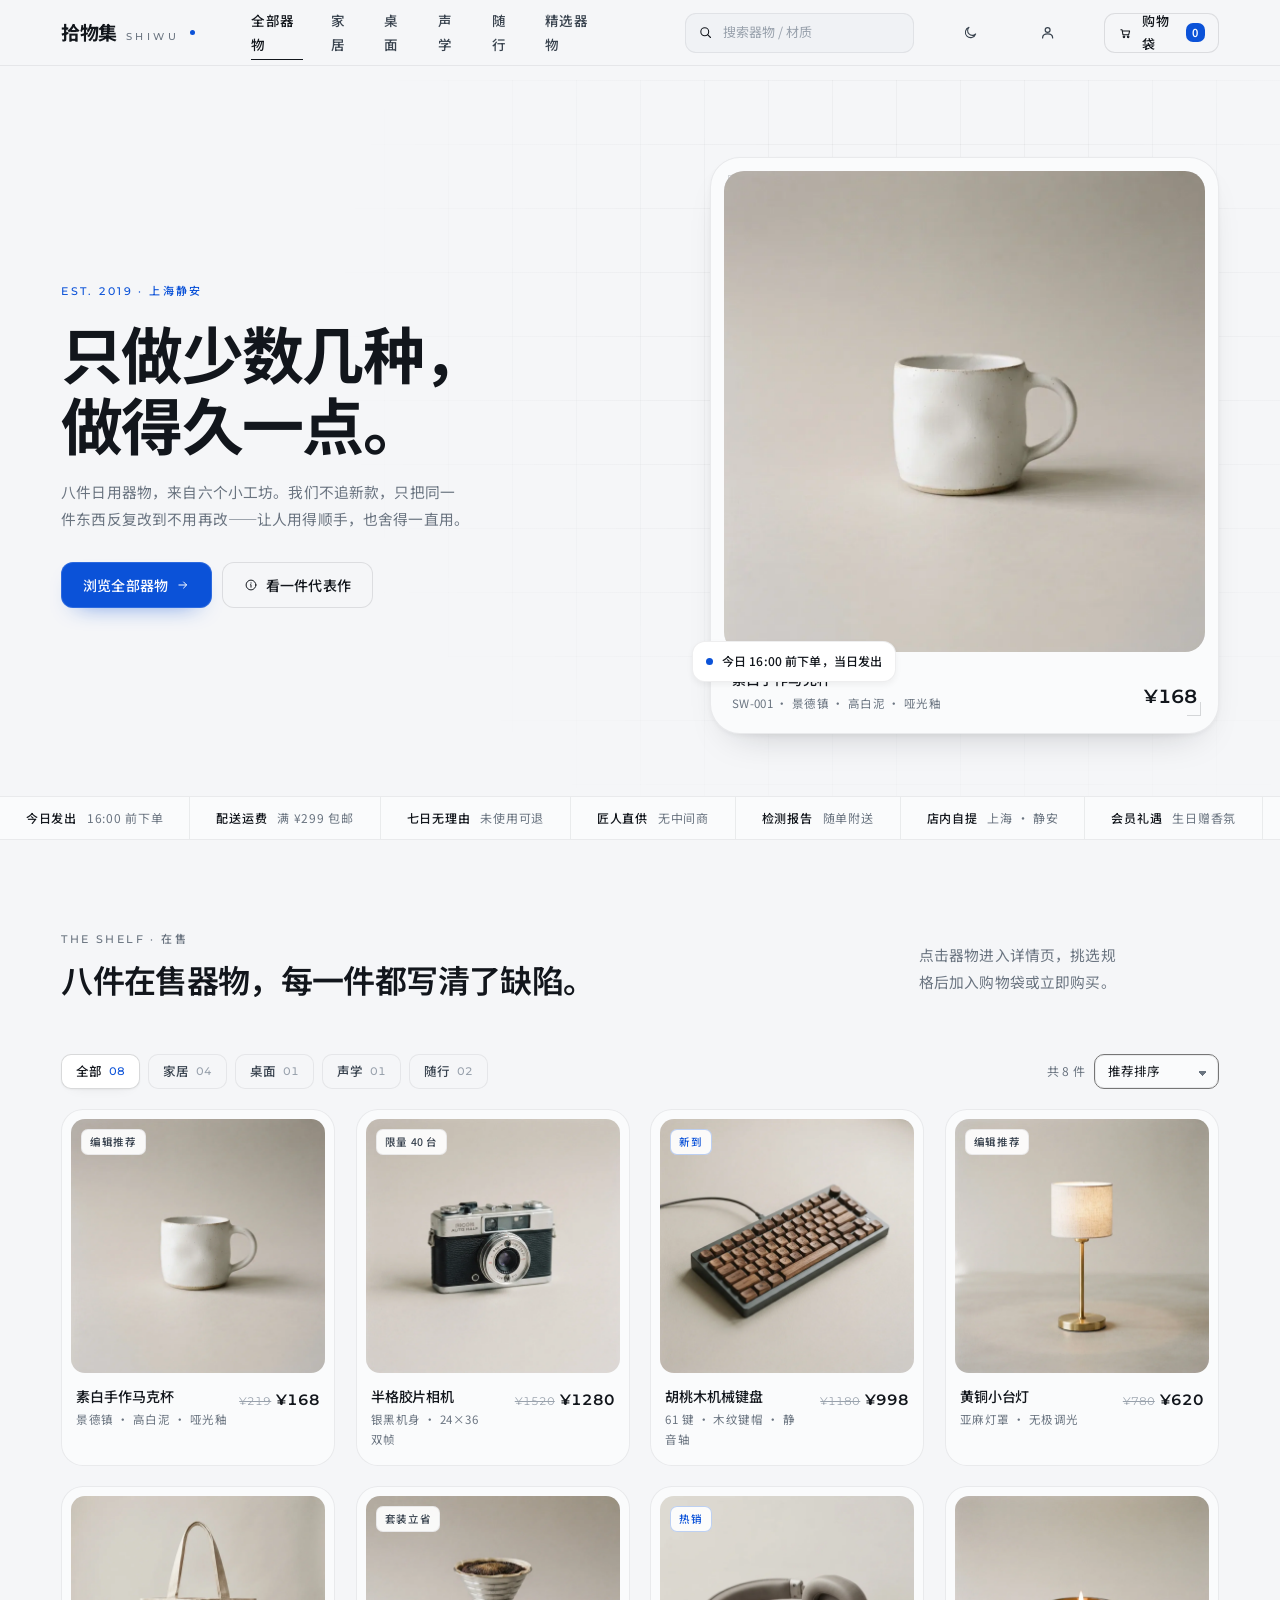
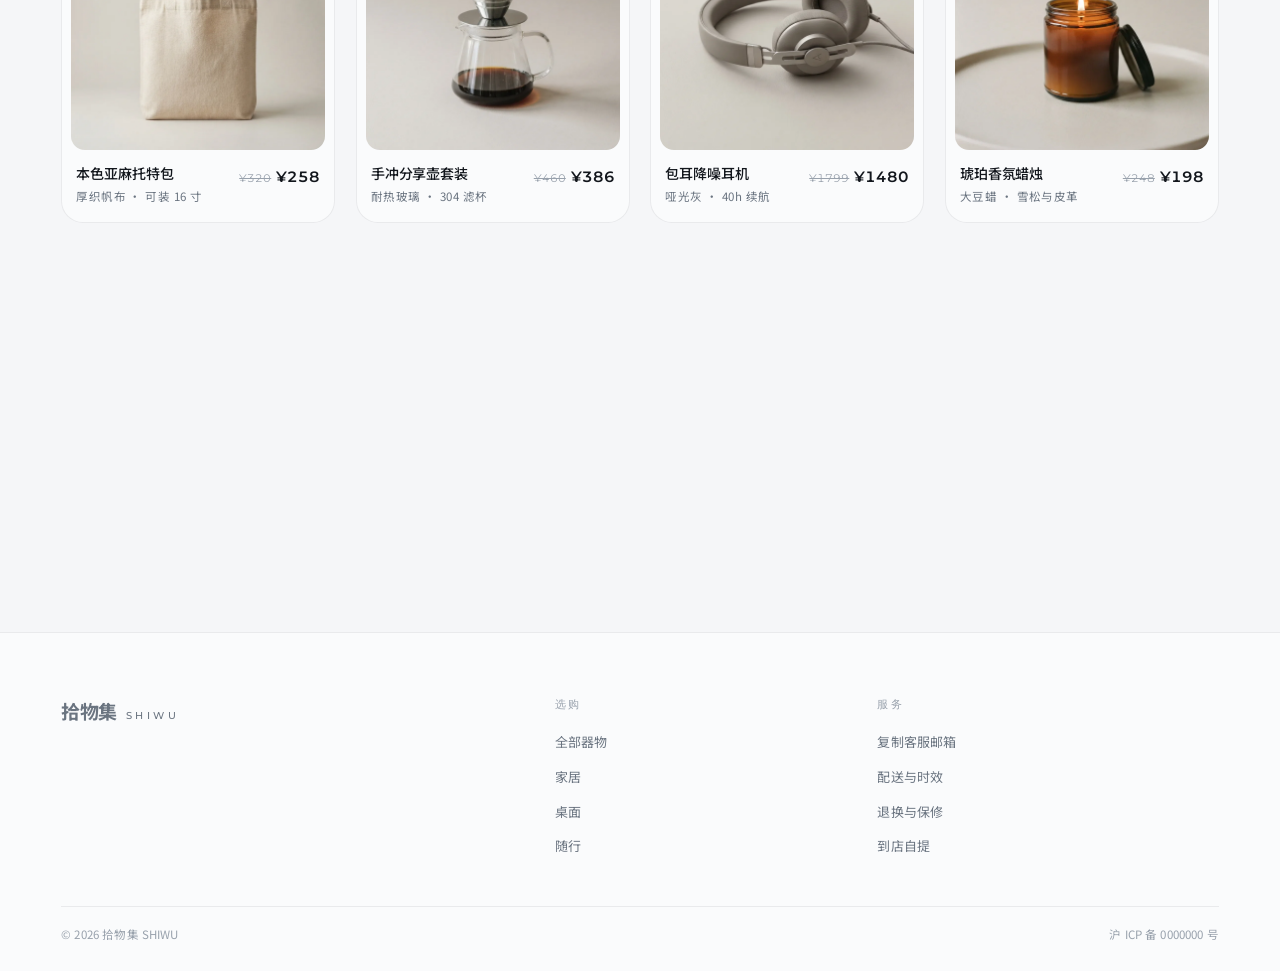
==== commit f51637e2: "feat: v1.1.0 商品缺点字段、分类标签动态化、首页文案后台生效" ====
--- a/public/index.html
+++ b/public/index.html
@@ -58,7 +58,7 @@
 <title data-site-title>拾物集 SHIWU — 少而耐的日用器物</title>
 <meta name="description" content="拾物集是一个只做少量品类的日用器物小店：手工陶瓷、木作、黄铜与亚麻。每件物品都能用很久。">
 <meta name="shop-api-base" content="">
-<link rel="stylesheet" href="assets/style.css?v=20261114i">
+<link rel="stylesheet" href="assets/style.css?v=20261115a">
 </head>
 <body>
 
@@ -73,9 +73,7 @@
 
     <nav class="nav" aria-label="主导航">
       <a href="index.html" aria-current="page">全部器物</a>
-      <a href="index.html#cat-live">家居</a>
-      <a href="index.html#cat-desk">桌面</a>
-      <a href="index.html#cat-carry">随行</a>
+      <span data-cat-slot="nav" style="display:contents"><a href="index.html#cat-live">家居</a><a href="index.html#cat-desk">桌面</a><a href="index.html#cat-carry">随行</a></span>
       <a href="#shelf" data-featured-link>精选器物</a>
     </nav>
 
@@ -166,7 +164,7 @@
       <div class="sec-head">
         <div class="sec-head__left">
           <p class="eyebrow">THE SHELF · 在售</p>
-          <h2 class="h2" data-stream="八件在售器物，每一件都写清了缺陷。" data-speed="22"></h2>
+          <h2 class="h2" data-site="home-products-title" data-site-stream="home-products-title" data-stream="八件在售器物，每一件都写清了缺陷。" data-speed="22"></h2>
         </div>
         <p class="lede" style="max-width:300px;margin:0 0 4px;">
           点击器物进入详情页，挑选规格后加入购物袋或立即购买。
@@ -242,9 +240,9 @@
         <h4>选购</h4>
         <ul>
           <li><a href="index.html#shelf">全部器物</a></li>
-          <li><a href="index.html#cat-live">家居</a></li>
-          <li><a href="index.html#cat-desk">桌面</a></li>
-          <li><a href="index.html#cat-carry">随行</a></li>
+          <li><a href="index.html#cat-live" data-cat-label="live">家居</a></li>
+          <li><a href="index.html#cat-desk" data-cat-label="desk">桌面</a></li>
+          <li><a href="index.html#cat-carry" data-cat-label="carry">随行</a></li>
         </ul>
       </div>
       <div>
@@ -264,9 +262,9 @@
   </div>
 </footer>
 
-<script src="assets/data.js?v=20261114i"></script>
-<script src="assets/api.js?v=20261114i"></script>
-<script src="assets/app.js?v=20261114i"></script>
+<script src="assets/data.js?v=20261115a"></script>
+<script src="assets/api.js?v=20261115a"></script>
+<script src="assets/app.js?v=20261115a"></script>
 <script>
 /* 数据就绪后再渲染：api.js 会先用 /api/catalog 覆盖静态数据，失败则回退 data.js */
 window.shopBoot(function () {
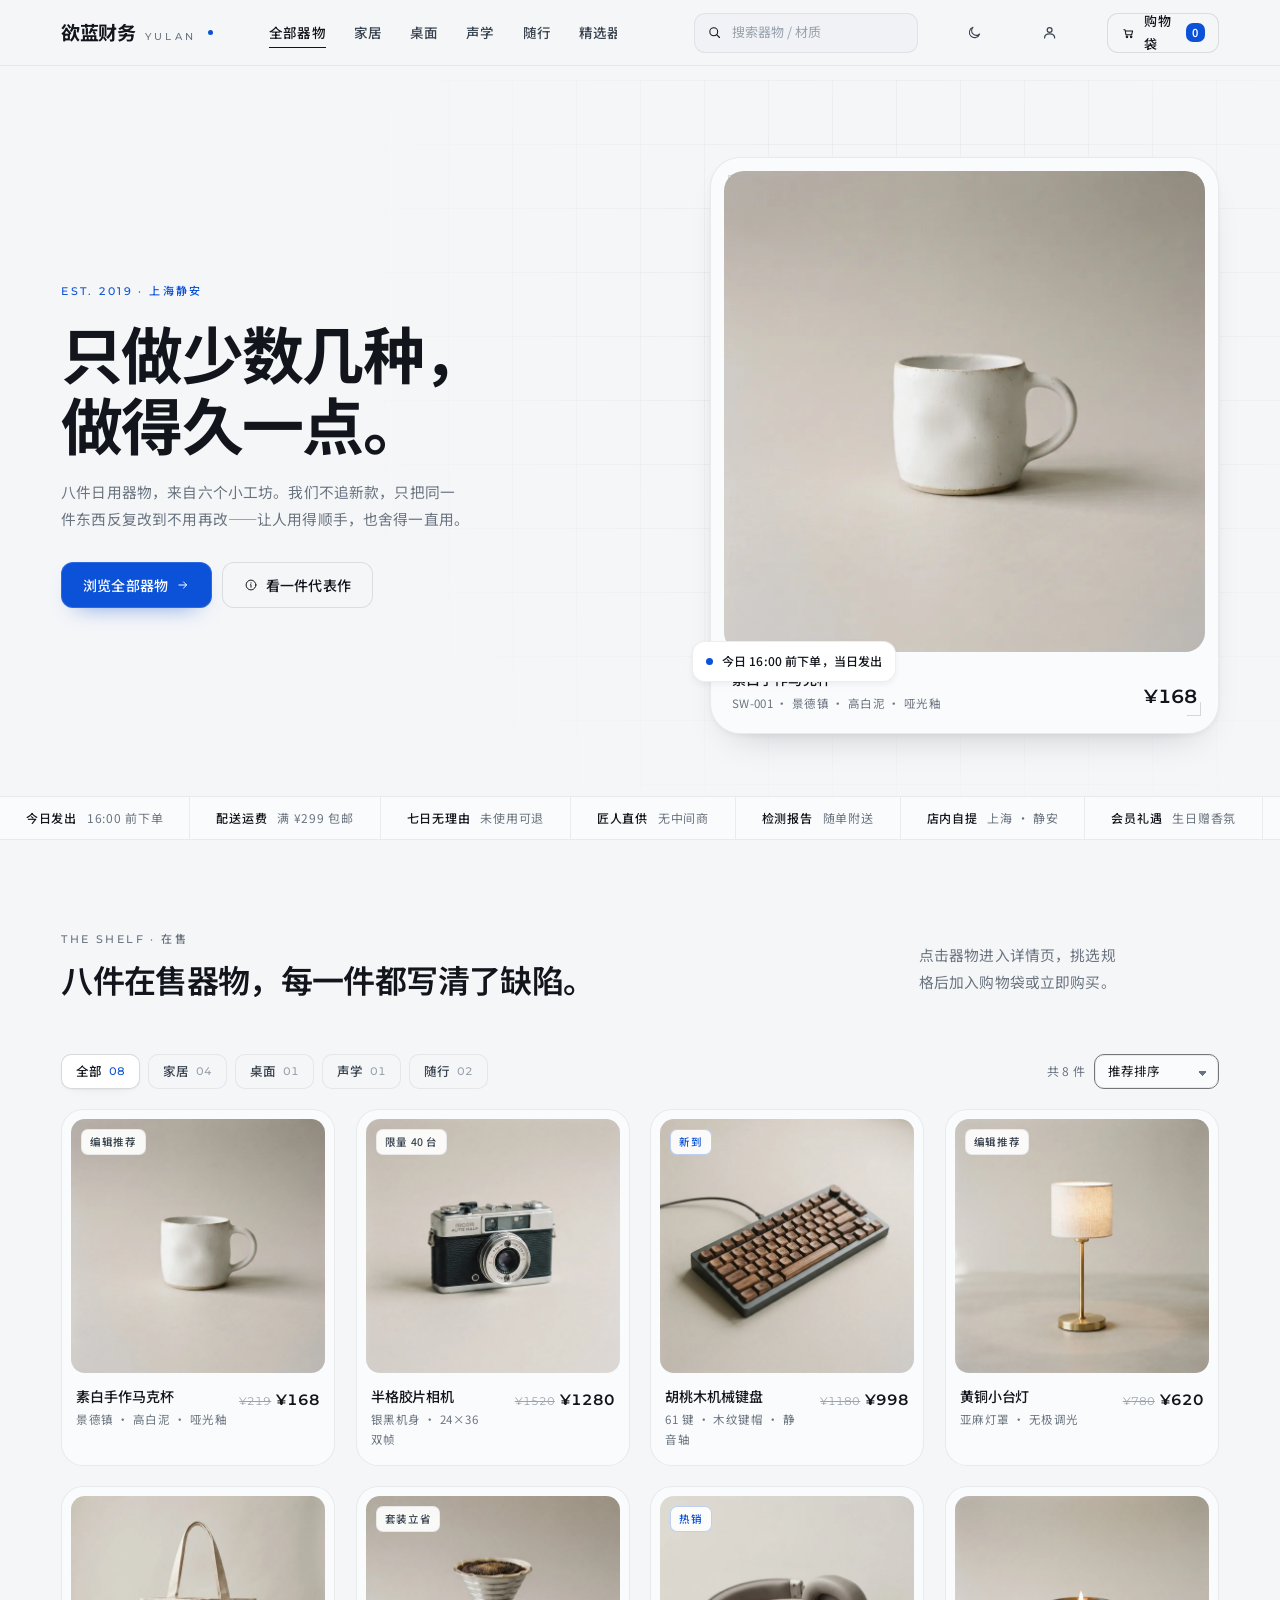
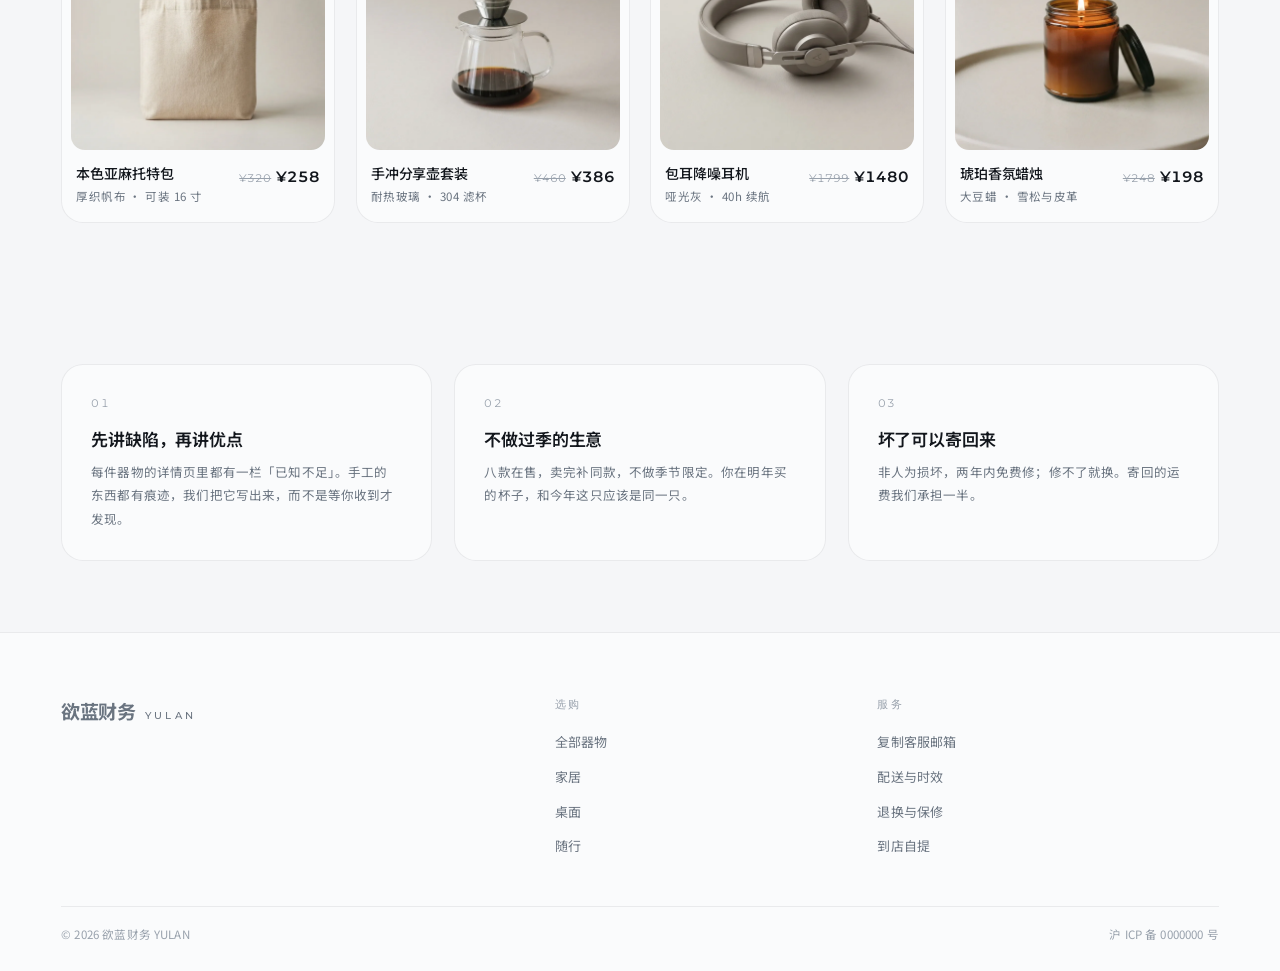
==== commit 15152544: "release: v1.3.0 欲蓝财务改名，多API管理，在线更新，顶部菜单自定义" ====
--- a/public/index.html
+++ b/public/index.html
@@ -55,26 +55,27 @@
 <meta charset="utf-8">
 <meta name="viewport" content="width=device-width, initial-scale=1">
 <meta name="theme-color" content="#f5f6f8">
-<title data-site-title>拾物集 SHIWU — 少而耐的日用器物</title>
-<meta name="description" content="拾物集是一个只做少量品类的日用器物小店：手工陶瓷、木作、黄铜与亚麻。每件物品都能用很久。">
+<title data-site-title>欲蓝财务 YULAN — 少而耐的日用器物</title>
+<meta name="description" content="欲蓝财务是一个只做少量品类的日用器物小店：手工陶瓷、木作、黄铜与亚麻。每件物品都能用很久。">
 <meta name="shop-api-base" content="">
-<link rel="stylesheet" href="assets/style.css?v=20261115a">
+<link rel="stylesheet" href="assets/style.css?v=20261120a">
+<link rel="stylesheet" href="api/theme.css">
 </head>
 <body>
 
 <!-- ================= 顶栏 ================= -->
 <header class="head">
   <div class="head__in">
-    <a class="brand" href="index.html" aria-label="拾物集 首页">
-      <span class="brand__mark" data-site="name">拾物集</span>
-      <span class="brand__en" data-site="name-en">SHIWU</span>
+    <a class="brand" href="index.html" aria-label="欲蓝财务 首页">
+      <span class="brand__mark" data-site="name">欲蓝财务</span>
+      <span class="brand__en" data-site="name-en">YULAN</span>
       <span class="brand__dot" aria-hidden="true"></span>
     </a>
 
     <nav class="nav" aria-label="主导航">
-      <a href="index.html" aria-current="page">全部器物</a>
-      <span data-cat-slot="nav" style="display:contents"><a href="index.html#cat-live">家居</a><a href="index.html#cat-desk">桌面</a><a href="index.html#cat-carry">随行</a></span>
-      <a href="#shelf" data-featured-link>精选器物</a>
+      <a href="index.html" aria-current="page" data-nav="all">全部器物</a>
+      <span data-cat-slot="nav" data-nav="cat" style="display:contents"><a href="index.html#cat-live">家居</a><a href="index.html#cat-desk">桌面</a><a href="index.html#cat-carry">随行</a></span>
+      <a href="#shelf" data-featured-link data-nav="featured">精选器物</a>
     </nav>
 
     <span class="head__spacer"></span>
@@ -232,8 +233,8 @@
     <div class="foot__grid">
       <div>
         <a class="brand" href="index.html">
-          <span class="brand__mark" data-site="name">拾物集</span>
-          <span class="brand__en" data-site="name-en">SHIWU</span>
+          <span class="brand__mark" data-site="name">欲蓝财务</span>
+          <span class="brand__en" data-site="name-en">YULAN</span>
         </a>
       </div>
       <div>
@@ -256,15 +257,15 @@
       </div>
     </div>
     <div class="foot__bottom">
-      <span data-site="footer-copyright">© 2026 拾物集 SHIWU</span>
+      <span data-site="footer-copyright">© 2026 欲蓝财务 YULAN</span>
       <span data-site="footer-icp">沪 ICP 备 0000000 号</span>
     </div>
   </div>
 </footer>
 
-<script src="assets/data.js?v=20261115a"></script>
-<script src="assets/api.js?v=20261115a"></script>
-<script src="assets/app.js?v=20261115a"></script>
+<script src="assets/data.js?v=20261120a"></script>
+<script src="assets/api.js?v=20261120a"></script>
+<script src="assets/app.js?v=20261120a"></script>
 <script>
 /* 数据就绪后再渲染：api.js 会先用 /api/catalog 覆盖静态数据，失败则回退 data.js */
 window.shopBoot(function () {
--- a/public/assets/style.css
+++ b/public/assets/style.css
@@ -21,3 +21,21 @@
   width: 6px; height: 6px; border-radius: 50%; background: var(--accent);
   flex: 0 0 auto;
 }
+
+/* ============================================================
+ * v1.3：顶部导航强制单行显示（用户反馈分类多时换行很丑）
+ * 不改 display，保留 ≤820px 的 .nav{display:none} 移动端规则。
+ * ============================================================ */
+.nav {
+  flex-wrap: nowrap;
+  white-space: nowrap;
+  overflow-x: auto;
+  overflow-y: hidden;
+  scrollbar-width: none;          /* Firefox 隐藏滚动条 */
+  -ms-overflow-style: none;
+}
+.nav::-webkit-scrollbar { display: none; }  /* Chrome/Safari 隐藏滚动条 */
+.nav a {
+  white-space: nowrap;
+  flex: 0 0 auto;
+}
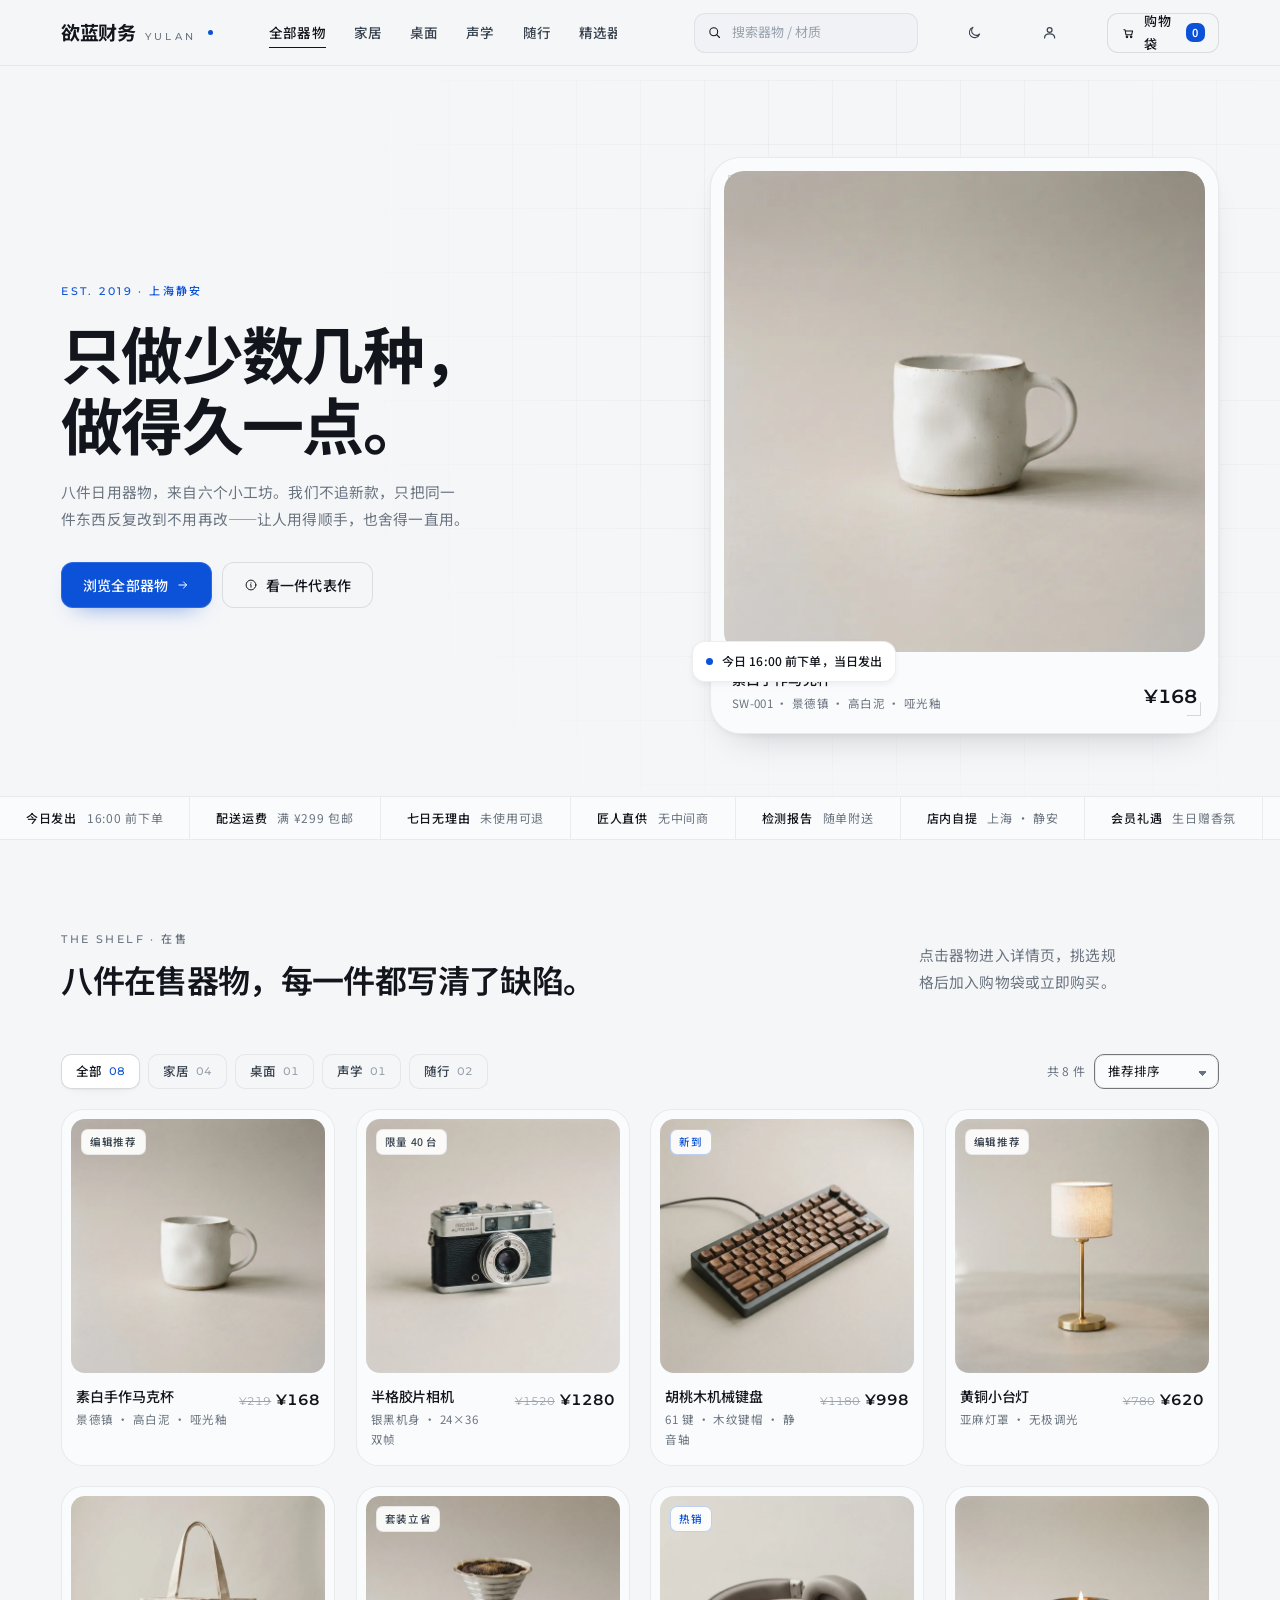
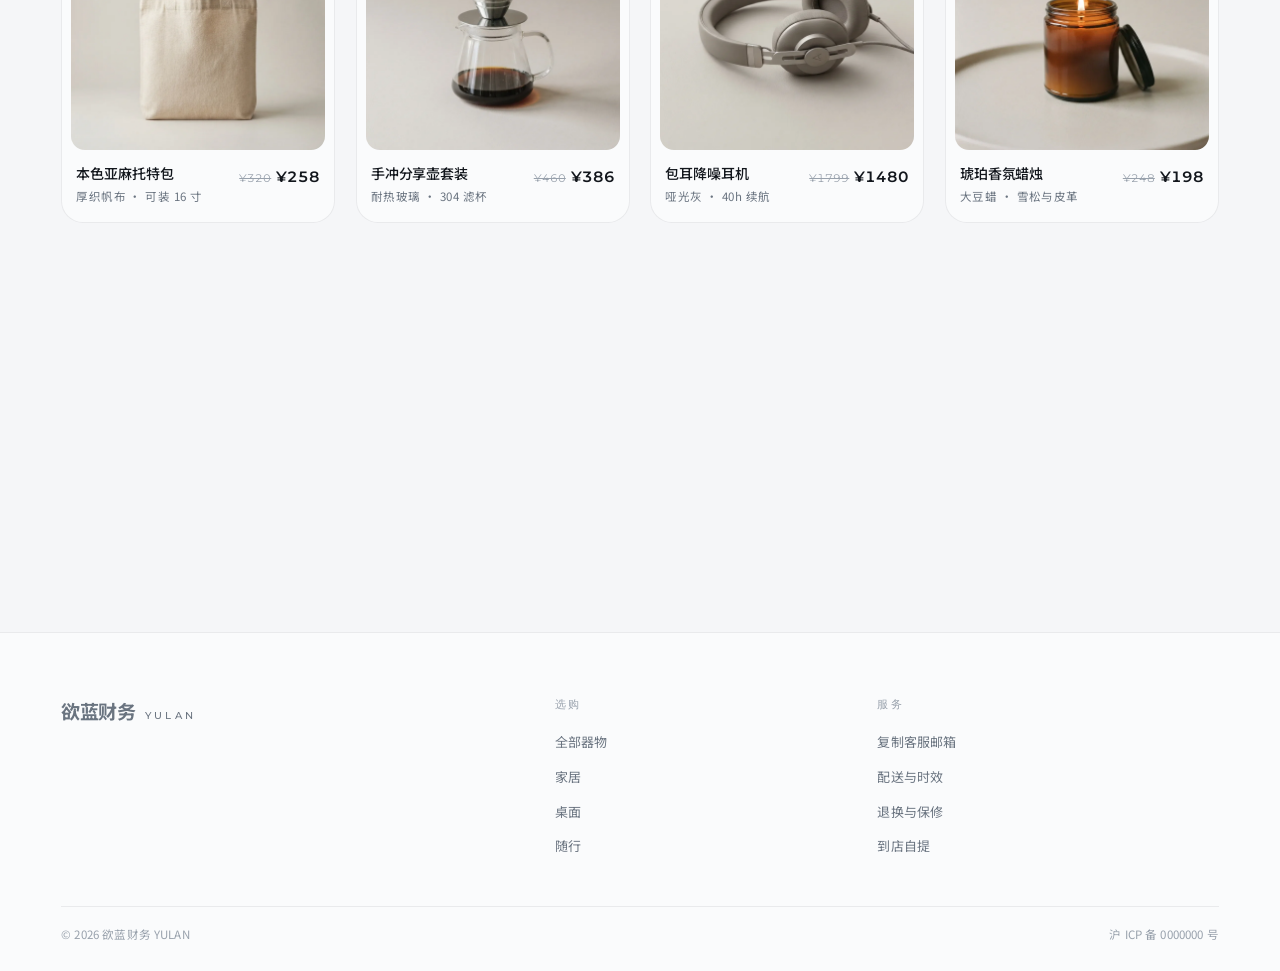
==== commit bd8e8b25: "release: v1.4.0 魔方云 / 对接上游 / 工单系统" ====
--- a/public/index.html
+++ b/public/index.html
@@ -58,7 +58,7 @@
 <title data-site-title>欲蓝财务 YULAN — 少而耐的日用器物</title>
 <meta name="description" content="欲蓝财务是一个只做少量品类的日用器物小店：手工陶瓷、木作、黄铜与亚麻。每件物品都能用很久。">
 <meta name="shop-api-base" content="">
-<link rel="stylesheet" href="assets/style.css?v=20261120a">
+<link rel="stylesheet" href="assets/style.css?v=20261120b">
 <link rel="stylesheet" href="api/theme.css">
 </head>
 <body>
@@ -263,9 +263,9 @@
   </div>
 </footer>
 
-<script src="assets/data.js?v=20261120a"></script>
-<script src="assets/api.js?v=20261120a"></script>
-<script src="assets/app.js?v=20261120a"></script>
+<script src="assets/data.js?v=20261120b"></script>
+<script src="assets/api.js?v=20261120b"></script>
+<script src="assets/app.js?v=20261120b"></script>
 <script>
 /* 数据就绪后再渲染：api.js 会先用 /api/catalog 覆盖静态数据，失败则回退 data.js */
 window.shopBoot(function () {
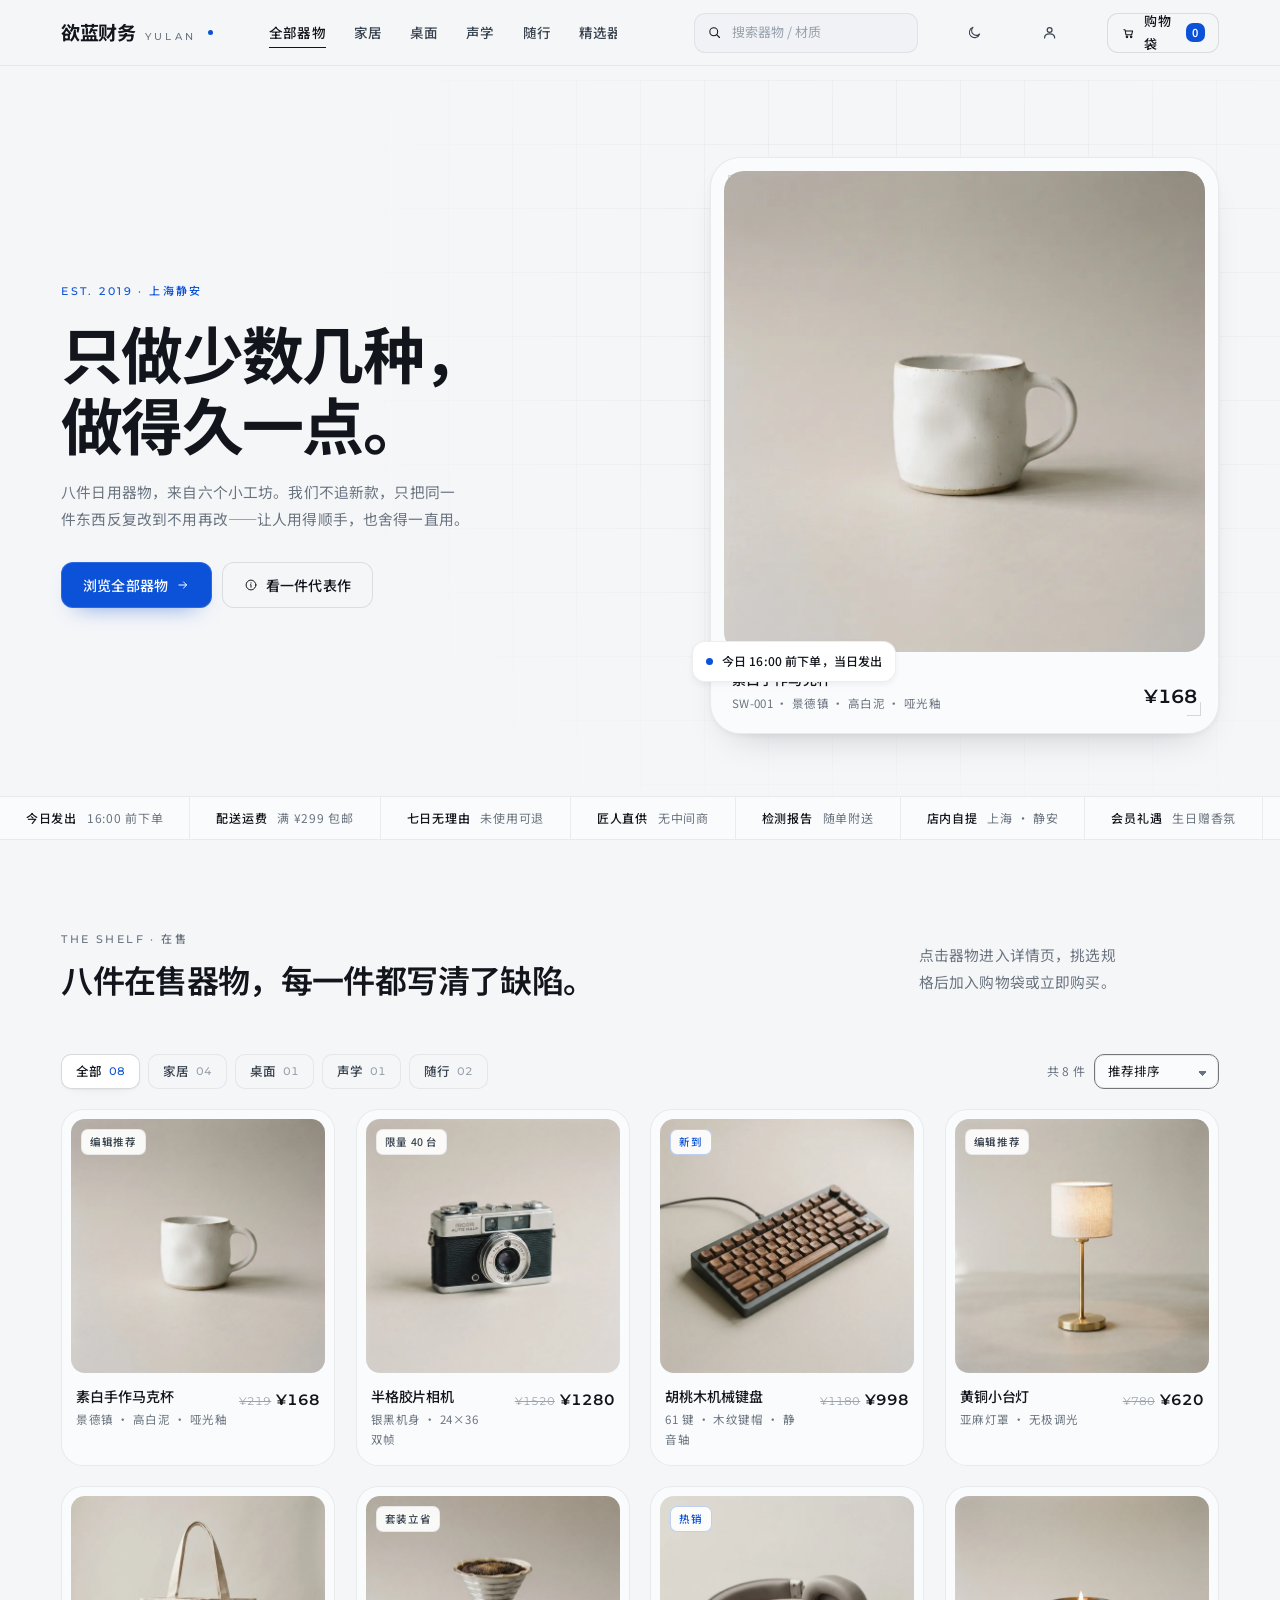
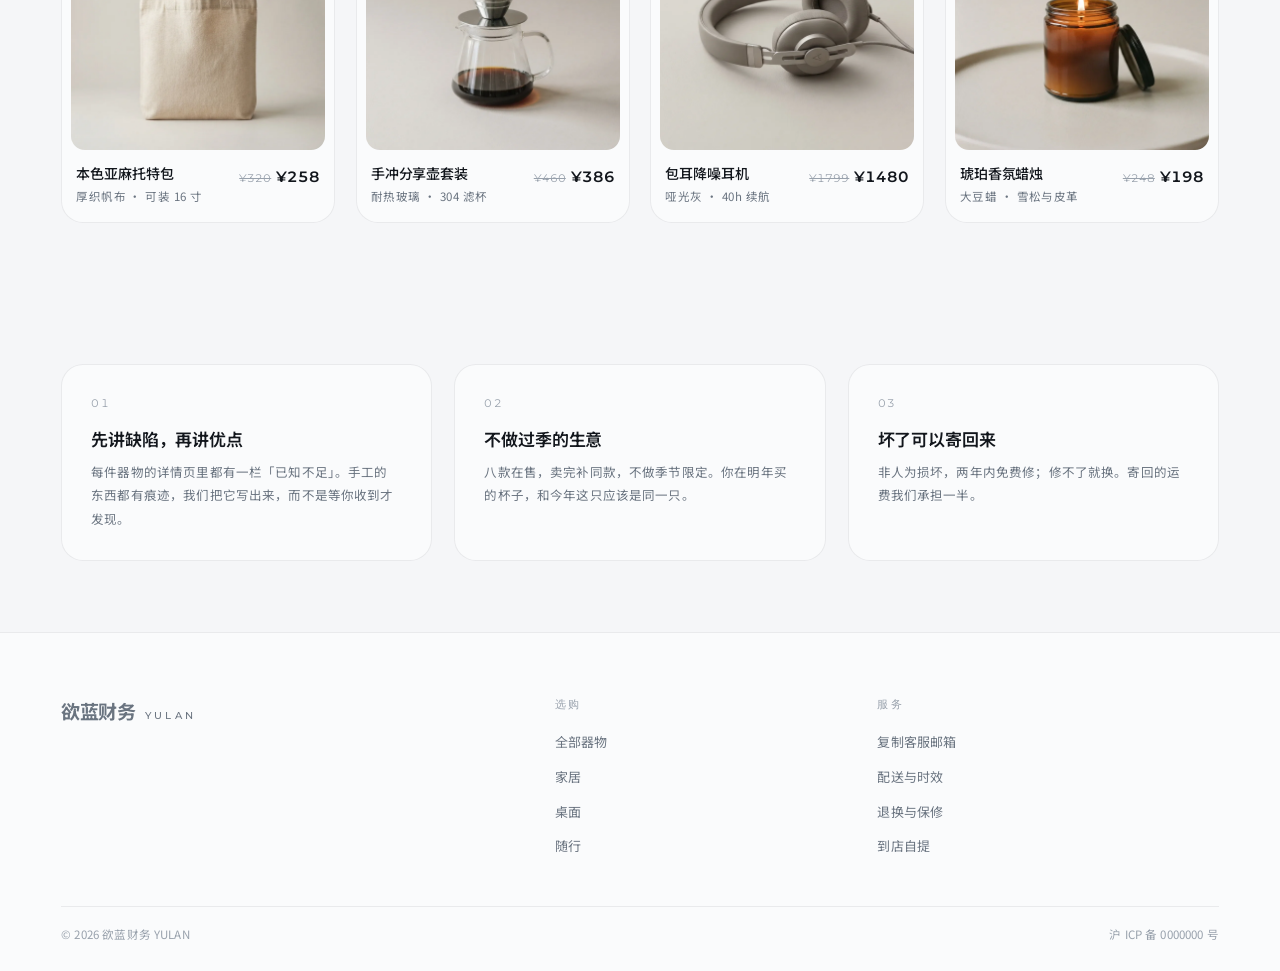
==== commit e9b3c02e: "release: v1.5.0 内置智简魔方v10真实协议适配器，修复全部404" ====
--- a/public/index.html
+++ b/public/index.html
@@ -58,7 +58,7 @@
 <title data-site-title>欲蓝财务 YULAN — 少而耐的日用器物</title>
 <meta name="description" content="欲蓝财务是一个只做少量品类的日用器物小店：手工陶瓷、木作、黄铜与亚麻。每件物品都能用很久。">
 <meta name="shop-api-base" content="">
-<link rel="stylesheet" href="assets/style.css?v=20261120b">
+<link rel="stylesheet" href="assets/style.css?v=20261122a">
 <link rel="stylesheet" href="api/theme.css">
 </head>
 <body>
@@ -263,9 +263,9 @@
   </div>
 </footer>
 
-<script src="assets/data.js?v=20261120b"></script>
-<script src="assets/api.js?v=20261120b"></script>
-<script src="assets/app.js?v=20261120b"></script>
+<script src="assets/data.js?v=20261122a"></script>
+<script src="assets/api.js?v=20261122a"></script>
+<script src="assets/app.js?v=20261122a"></script>
 <script>
 /* 数据就绪后再渲染：api.js 会先用 /api/catalog 覆盖静态数据，失败则回退 data.js */
 window.shopBoot(function () {
